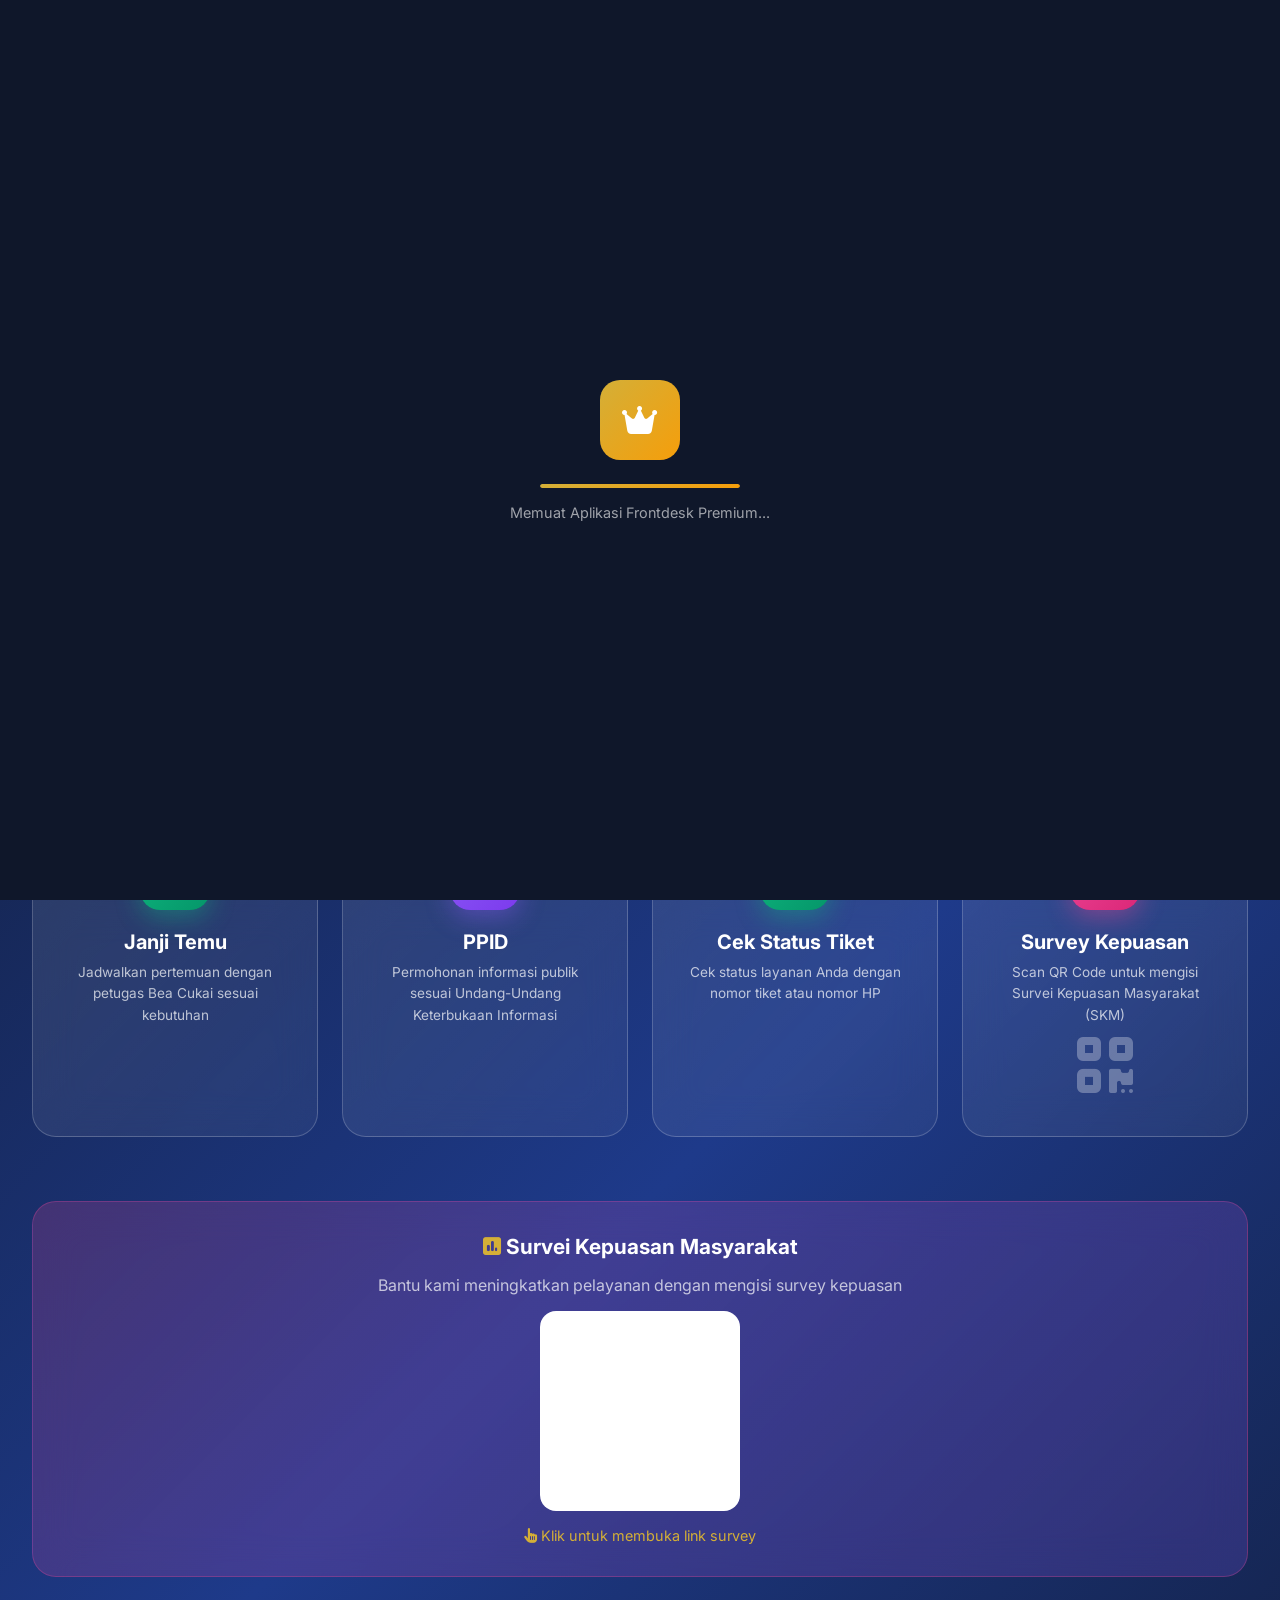
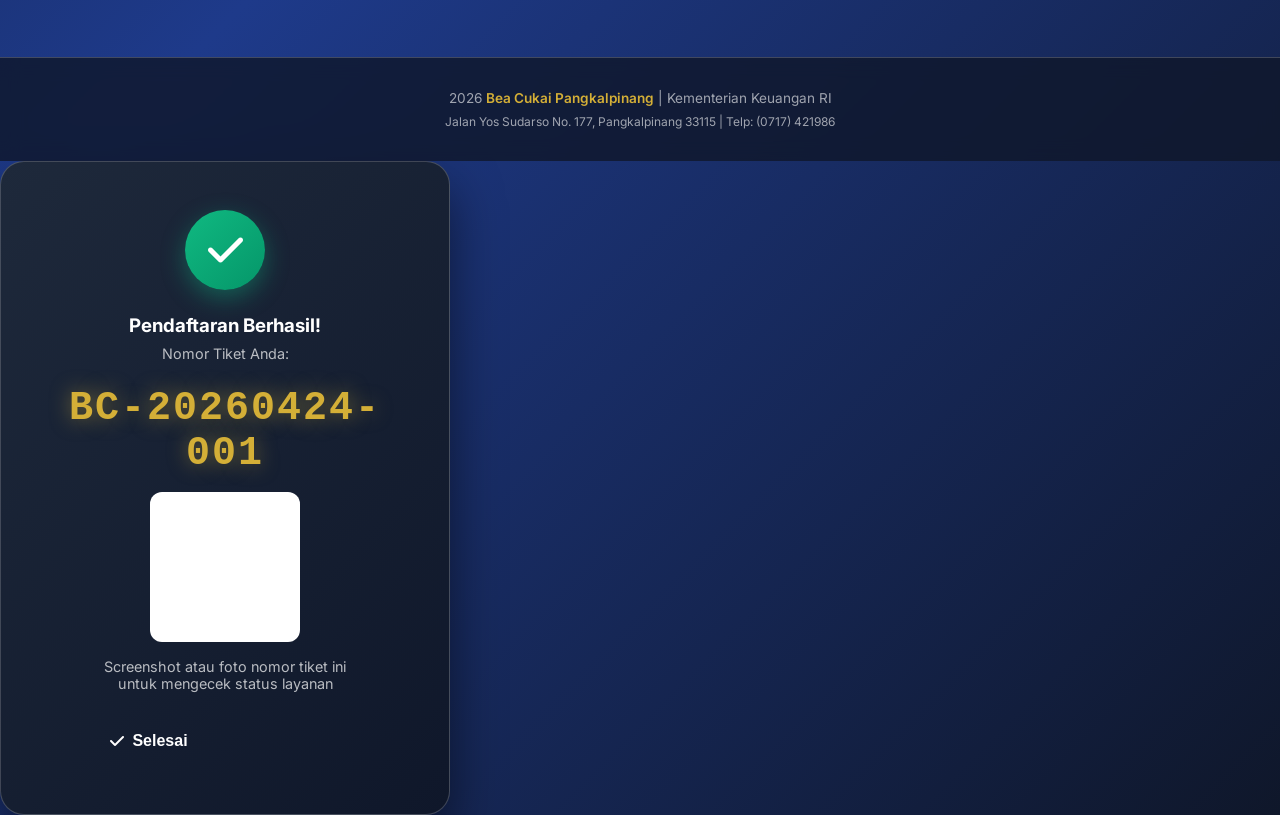
==== frontdesk_new.html @ 1078b0ed "Add files via upload" ====
<!DOCTYPE html>
<html lang="id">
<head>
    <meta charset="UTF-8">
    <meta name="viewport" content="width=device-width, initial-scale=1.0">
    <title>Frontdesk Premium - Bea Cukai Pangkalpinang</title>
    <link href="https://fonts.googleapis.com/css2?family=Inter:wght@300;400;500;600;700;800;900&family=Playfair+Display:wght@700&display=swap" rel="stylesheet">
    <link rel="stylesheet" href="https://cdnjs.cloudflare.com/ajax/libs/font-awesome/6.5.1/css/all.min.css">
    <script src="https://cdn.jsdelivr.net/npm/chart.js"></script>
    <script src="https://cdn.jsdelivr.net/npm/qr-code-styling@1.6.0-rc.1/lib/qr-code-styling.js"></script>
    <style>
        :root {
            --primary: #1e3a8a;
            --primary-light: #3b82f6;
            --primary-dark: #0f172a;
            --secondary: #f59e0b;
            --accent: #06b6d4;
            --success: #10b981;
            --warning: #f59e0b;
            --danger: #ef4444;
            --info: #8b5cf6;
            --gold: #d4af37;
            --light: #f8fafc;
            --dark: #0f172a;
            --gray: #64748b;
            --white: #ffffff;
            --glass: rgba(255, 255, 255, 0.1);
            --glass-border: rgba(255, 255, 255, 0.2);
        }
        * { margin: 0; padding: 0; box-sizing: border-box; }
        body {
            font-family: 'Inter', sans-serif;
            background: linear-gradient(135deg, #0f172a 0%, #1e3a8a 50%, #0f172a 100%);
            min-height: 100vh;
            color: var(--white);
            overflow-x: hidden;
        }
        .bg-animation {
            position: fixed;
            top: 0; left: 0; width: 100%; height: 100%;
            z-index: -1;
            overflow: hidden;
        }
        .bg-animation::before {
            content: '';
            position: absolute;
            width: 150%;
            height: 150%;
            top: -25%; left: -25%;
            background: 
                radial-gradient(circle at 20% 50%, rgba(59, 130, 246, 0.15) 0%, transparent 50%),
                radial-gradient(circle at 80% 80%, rgba(245, 158, 11, 0.1) 0%, transparent 50%),
                radial-gradient(circle at 40% 20%, rgba(6, 182, 212, 0.1) 0%, transparent 50%);
            animation: bgMove 20s ease-in-out infinite;
        }
        @keyframes bgMove {
            0%, 100% { transform: translate(0, 0) rotate(0deg); }
            33% { transform: translate(30px, -30px) rotate(1deg); }
            66% { transform: translate(-20px, 20px) rotate(-1deg); }
        }
        .particles {
            position: fixed;
            top: 0; left: 0; width: 100%; height: 100%;
            z-index: -1;
            pointer-events: none;
        }
        .particle {
            position: absolute;
            width: 4px; height: 4px;
            background: rgba(255, 255, 255, 0.3);
            border-radius: 50%;
            animation: float 15s infinite;
        }
        @keyframes float {
            0%, 100% { transform: translateY(0) translateX(0); opacity: 0; }
            10% { opacity: 1; }
            90% { opacity: 1; }
            100% { transform: translateY(-100vh) translateX(50px); opacity: 0; }
        }
        .header {
            background: linear-gradient(135deg, rgba(15, 23, 42, 0.95) 0%, rgba(30, 58, 138, 0.95) 100%);
            backdrop-filter: blur(20px);
            border-bottom: 1px solid var(--glass-border);
            padding: 1rem 2rem;
            position: fixed;
            width: 100%; top: 0; z-index: 1000;
            display: flex; justify-content: space-between; align-items: center;
        }
        .logo-section {
            display: flex; align-items: center; gap: 1.2rem;
        }
        .logo {
            width: 55px; height: 55px;
            background: linear-gradient(135deg, var(--gold) 0%, #f59e0b 100%);
            border-radius: 12px;
            display: flex; align-items: center; justify-content: center;
            box-shadow: 0 4px 15px rgba(212, 175, 55, 0.4);
            overflow: hidden;
        }
        .logo img {
            width: 45px; height: 45px;
            object-fit: contain;
        }
        .brand-text h1 {
            font-family: 'Playfair Display', serif;
            font-size: 1.4rem;
            background: linear-gradient(135deg, var(--white) 0%, var(--gold) 100%);
            -webkit-background-clip: text;
            -webkit-text-fill-color: transparent;
            font-weight: 700;
        }
        .brand-text p {
            font-size: 0.8rem;
            color: rgba(255, 255, 255, 0.7);
            letter-spacing: 2px;
            text-transform: uppercase;
        }
        .header-actions {
            display: flex; gap: 0.75rem;
        }
        .btn-header {
            padding: 0.6rem 1.2rem;
            border: none;
            border-radius: 10px;
            cursor: pointer;
            font-weight: 600;
            font-size: 0.85rem;
            transition: all 0.3s;
            display: flex; align-items: center; gap: 0.5rem;
            backdrop-filter: blur(10px);
        }
        .btn-dashboard {
            background: linear-gradient(135deg, var(--primary-light) 0%, var(--primary) 100%);
            color: white;
            border: 1px solid rgba(59, 130, 246, 0.3);
        }
        .btn-dashboard:hover {
            transform: translateY(-2px);
            box-shadow: 0 8px 25px rgba(59, 130, 246, 0.4);
        }
        .btn-admin {
            background: linear-gradient(135deg, var(--secondary) 0%, #d97706 100%);
            color: white;
            border: 1px solid rgba(245, 158, 11, 0.3);
        }
        .btn-admin:hover {
            transform: translateY(-2px);
            box-shadow: 0 8px 25px rgba(245, 158, 11, 0.4);
        }
        .btn-cek-tiket {
            background: linear-gradient(135deg, var(--success) 0%, #059669 100%);
            color: white;
            border: 1px solid rgba(16, 185, 129, 0.3);
        }
        .btn-cek-tiket:hover {
            transform: translateY(-2px);
            box-shadow: 0 8px 25px rgba(16, 185, 129, 0.4);
        }
        .main-container {
            padding-top: 90px;
            min-height: 100vh;
        }
        .hero {
            text-align: center;
            padding: 3rem 2rem 2rem;
            position: relative;
        }
        .hero h2 {
            font-family: 'Playfair Display', serif;
            font-size: 2.5rem;
            font-weight: 700;
            margin-bottom: 0.5rem;
            background: linear-gradient(135deg, var(--white) 0%, var(--gold) 50%, var(--white) 100%);
            -webkit-background-clip: text;
            -webkit-text-fill-color: transparent;
        }
        .hero p {
            font-size: 1.1rem;
            color: rgba(255, 255, 255, 0.7);
            max-width: 600px;
            margin: 0 auto;
        }
        .hero-stats {
            display: flex;
            justify-content: center;
            gap: 2rem;
            margin-top: 2rem;
            flex-wrap: wrap;
        }
        .hero-stat {
            background: var(--glass);
            backdrop-filter: blur(10px);
            border: 1px solid var(--glass-border);
            border-radius: 16px;
            padding: 1rem 1.5rem;
            text-align: center;
            min-width: 140px;
        }
        .hero-stat .number {
            font-size: 1.8rem;
            font-weight: 800;
            color: var(--gold);
        }
        .hero-stat .label {
            font-size: 0.75rem;
            color: rgba(255, 255, 255, 0.7);
            text-transform: uppercase;
            letter-spacing: 1px;
        }
        .services-section {
            padding: 2rem;
            max-width: 1400px;
            margin: 0 auto;
        }
        .section-title {
            text-align: center;
            margin-bottom: 2rem;
        }
        .section-title h3 {
            font-size: 1.5rem;
            font-weight: 700;
            color: var(--white);
            margin-bottom: 0.5rem;
        }
        .section-title p {
            color: rgba(255, 255, 255, 0.6);
            font-size: 0.9rem;
        }
        .services-grid {
            display: grid;
            grid-template-columns: repeat(auto-fit, minmax(280px, 1fr));
            gap: 1.5rem;
        }
        .service-card {
            background: linear-gradient(135deg, rgba(255, 255, 255, 0.1) 0%, rgba(255, 255, 255, 0.05) 100%);
            backdrop-filter: blur(20px);
            border: 1px solid var(--glass-border);
            border-radius: 24px;
            padding: 2rem;
            text-align: center;
            cursor: pointer;
            transition: all 0.4s cubic-bezier(0.4, 0, 0.2, 1);
            position: relative;
            overflow: hidden;
        }
        .service-card::before {
            content: '';
            position: absolute;
            top: 0; left: 0; right: 0; bottom: 0;
            background: linear-gradient(135deg, var(--service-color) 0%, transparent 60%);
            opacity: 0;
            transition: opacity 0.4s;
            border-radius: 24px;
        }
        .service-card:hover {
            transform: translateY(-8px) scale(1.02);
            border-color: var(--service-color);
            box-shadow: 0 20px 40px rgba(0, 0, 0, 0.3), 0 0 40px var(--service-glow);
        }
        .service-card:hover::before {
            opacity: 0.15;
        }
        .service-icon {
            width: 70px; height: 70px;
            border-radius: 20px;
            display: flex; align-items: center; justify-content: center;
            margin: 0 auto 1.2rem;
            font-size: 1.8rem;
            color: white;
            background: linear-gradient(135deg, var(--service-color) 0%, var(--service-color-dark) 100%);
            box-shadow: 0 8px 25px var(--service-glow);
            position: relative;
            z-index: 1;
            transition: transform 0.4s;
        }
        .service-card:hover .service-icon {
            transform: scale(1.1) rotate(5deg);
        }
        .service-card h3 {
            font-size: 1.25rem;
            color: var(--white);
            margin-bottom: 0.5rem;
            font-weight: 700;
            position: relative;
            z-index: 1;
        }
        .service-card p {
            color: rgba(255, 255, 255, 0.7);
            font-size: 0.85rem;
            line-height: 1.6;
            position: relative;
            z-index: 1;
        }
        .service-badge {
            position: absolute;
            top: 1rem; right: 1rem;
            background: linear-gradient(135deg, var(--service-color) 0%, var(--service-color-dark) 100%);
            color: white;
            padding: 0.3rem 0.8rem;
            border-radius: 20px;
            font-size: 0.7rem;
            font-weight: 700;
            text-transform: uppercase;
            letter-spacing: 1px;
            z-index: 2;
            box-shadow: 0 4px 15px var(--service-glow);
        }
        .service-buku { --service-color: #06b6d4; --service-color-dark: #0891b2; --service-glow: rgba(6, 182, 212, 0.4); }
        .service-informasi { --service-color: #3b82f6; --service-color-dark: #1d4ed8; --service-glow: rgba(59, 130, 246, 0.4); }
        .service-pengaduan { --service-color: #ef4444; --service-color-dark: #dc2626; --service-glow: rgba(239, 68, 68, 0.4); }
        .service-klinik { --service-color: #f59e0b; --service-color-dark: #d97706; --service-glow: rgba(245, 158, 11, 0.4); }
        .service-janji { --service-color: #10b981; --service-color-dark: #059669; --service-glow: rgba(16, 185, 129, 0.4); }
        .service-ppid { --service-color: #8b5cf6; --service-color-dark: #7c3aed; --service-glow: rgba(139, 92, 246, 0.4); }
        .service-skm { --service-color: #ec4899; --service-color-dark: #db2777; --service-glow: rgba(236, 72, 153, 0.4); }
        .service-cek { --service-color: #10b981; --service-color-dark: #059669; --service-glow: rgba(16, 185, 129, 0.4); }
        .skm-section {
            padding: 2rem;
            max-width: 1400px;
            margin: 0 auto;
        }
        .skm-card {
            background: linear-gradient(135deg, rgba(236, 72, 153, 0.2) 0%, rgba(139, 92, 246, 0.2) 100%);
            backdrop-filter: blur(20px);
            border: 1px solid rgba(236, 72, 153, 0.3);
            border-radius: 24px;
            padding: 2rem;
            text-align: center;
            cursor: pointer;
            transition: all 0.4s;
            position: relative;
            overflow: hidden;
        }
        .skm-card:hover {
            transform: translateY(-5px);
            box-shadow: 0 20px 40px rgba(236, 72, 153, 0.3);
        }
        .skm-card h3 {
            font-size: 1.3rem;
            margin-bottom: 1rem;
            color: var(--white);
        }
        .qr-display {
            width: 180px; height: 180px;
            margin: 1rem auto;
            background: white;
            border-radius: 16px;
            padding: 10px;
            display: none;
        }
        .qr-display.active {
            display: block;
            animation: qrPop 0.5s ease;
        }
        @keyframes qrPop {
            0% { transform: scale(0); opacity: 0; }
            50% { transform: scale(1.1); }
            100% { transform: scale(1); opacity: 1; }
        }
        .skm-preview {
            font-size: 4rem;
            color: rgba(255, 255, 255, 0.3);
        }
        .modal-overlay {
            display: none;
            position: fixed;
            top: 0; left: 0;
            width: 100%; height: 100%;
            background: rgba(0, 0, 0, 0.8);
            backdrop-filter: blur(10px);
            z-index: 2000;
            justify-content: center;
            align-items: center;
            padding: 1rem;
            overflow-y: auto;
        }
        .modal-overlay.active {
            display: flex;
            animation: fadeIn 0.3s ease;
        }
        @keyframes fadeIn {
            from { opacity: 0; }
            to { opacity: 1; }
        }
        .modal {
            background: linear-gradient(135deg, #1e293b 0%, #0f172a 100%);
            border-radius: 24px;
            width: 100%;
            max-width: 700px;
            max-height: 90vh;
            overflow-y: auto;
            position: relative;
            border: 1px solid var(--glass-border);
            box-shadow: 0 25px 50px -12px rgba(0, 0, 0, 0.5);
            animation: modalSlide 0.4s cubic-bezier(0.4, 0, 0.2, 1);
        }
        @keyframes modalSlide {
            from { opacity: 0; transform: translateY(30px) scale(0.95); }
            to { opacity: 1; transform: translateY(0) scale(1); }
        }
        .modal-header {
            padding: 1.5rem 2rem;
            border-bottom: 1px solid var(--glass-border);
            display: flex;
            justify-content: space-between;
            align-items: center;
            background: linear-gradient(135deg, var(--modal-color) 0%, var(--modal-color-dark) 100%);
            border-radius: 24px 24px 0 0;
            position: relative;
            overflow: hidden;
        }
        .modal-header::before {
            content: '';
            position: absolute;
            top: -50%; right: -20%;
            width: 200px; height: 200px;
            background: rgba(255, 255, 255, 0.1);
            border-radius: 50%;
        }
        .modal-title {
            display: flex; align-items: center; gap: 1rem;
            position: relative;
            z-index: 1;
        }
        .modal-title i {
            font-size: 1.8rem;
            color: white;
        }
        .modal-title h2 {
            font-size: 1.3rem;
            margin: 0;
            color: white;
            font-weight: 700;
        }
        .modal-title small {
            opacity: 0.9;
            color: rgba(255, 255, 255, 0.9);
            font-size: 0.8rem;
        }
        .modal-close {
            background: rgba(255, 255, 255, 0.2);
            border: none;
            width: 40px; height: 40px;
            border-radius: 50%;
            color: white;
            cursor: pointer;
            font-size: 1.2rem;
            transition: all 0.3s;
            position: relative;
            z-index: 1;
        }
        .modal-close:hover {
            background: rgba(255, 255, 255, 0.3);
            transform: rotate(90deg);
        }
        .modal-body {
            padding: 2rem;
        }
        .form-group {
            margin-bottom: 1.25rem;
        }
        .form-row {
            display: grid;
            grid-template-columns: 1fr 1fr;
            gap: 1rem;
        }
        .form-label {
            display: block;
            margin-bottom: 0.4rem;
            font-weight: 600;
            color: rgba(255, 255, 255, 0.9);
            font-size: 0.85rem;
        }
        .form-label .required {
            color: var(--danger);
        }
        .form-input, .form-select, .form-textarea {
            width: 100%;
            padding: 0.875rem 1rem;
            border: 2px solid rgba(255, 255, 255, 0.1);
            border-radius: 12px;
            font-family: 'Inter', sans-serif;
            font-size: 0.95rem;
            transition: all 0.3s;
            background: rgba(255, 255, 255, 0.05);
            color: var(--white);
        }
        .form-input:focus, .form-select:focus, .form-textarea:focus {
            outline: none;
            border-color: var(--modal-color);
            box-shadow: 0 0 0 3px var(--modal-glow);
            background: rgba(255, 255, 255, 0.08);
        }
        .form-input::placeholder {
            color: rgba(255, 255, 255, 0.4);
        }
        .form-select option {
            background: #1e293b;
            color: white;
        }
        .form-textarea {
            resize: vertical;
            min-height: 100px;
        }
        .input-group {
            position: relative;
        }
        .input-icon {
            position: absolute;
            left: 1rem;
            top: 50%;
            transform: translateY(-50%);
            color: rgba(255, 255, 255, 0.5);
            font-size: 0.9rem;
        }
        .input-icon + .form-input {
            padding-left: 2.8rem;
        }
        .history-indicator {
            position: absolute;
            right: 1rem;
            top: 50%;
            transform: translateY(-50%);
            background: var(--success);
            color: white;
            padding: 0.2rem 0.5rem;
            border-radius: 6px;
            font-size: 0.7rem;
            display: none;
            font-weight: 600;
        }
        .history-indicator.active {
            display: block;
            animation: pulse 2s infinite;
        }
        @keyframes pulse {
            0%, 100% { opacity: 1; }
            50% { opacity: 0.7; }
        }
        .file-upload {
            border: 2px dashed rgba(255, 255, 255, 0.2);
            border-radius: 12px;
            padding: 1.5rem;
            text-align: center;
            cursor: pointer;
            transition: all 0.3s;
            background: rgba(255, 255, 255, 0.03);
        }
        .file-upload:hover {
            border-color: var(--modal-color);
            background: var(--modal-glow);
        }
        .file-upload i {
            font-size: 2rem;
            color: var(--modal-color);
            margin-bottom: 0.5rem;
        }
        .file-upload p {
            color: rgba(255, 255, 255, 0.7);
            margin: 0;
            font-size: 0.9rem;
        }
        .file-upload small {
            color: rgba(255, 255, 255, 0.5);
        }
        .btn-submit {
            width: 100%;
            padding: 1rem;
            background: linear-gradient(135deg, var(--modal-color) 0%, var(--modal-color-dark) 100%);
            color: white;
            border: none;
            border-radius: 12px;
            font-size: 1rem;
            font-weight: 700;
            cursor: pointer;
            transition: all 0.3s;
            display: flex;
            align-items: center;
            justify-content: center;
            gap: 0.5rem;
            box-shadow: 0 4px 15px var(--modal-glow);
        }
        .btn-submit:hover {
            transform: translateY(-2px);
            box-shadow: 0 8px 25px var(--modal-glow);
        }
        .btn-submit:disabled {
            opacity: 0.6;
            cursor: not-allowed;
            transform: none;
        }
        .spinner {
            width: 20px; height: 20px;
            border: 3px solid rgba(255, 255, 255, 0.3);
            border-radius: 50%;
            border-top-color: white;
            animation: spin 1s linear infinite;
        }
        @keyframes spin {
            to { transform: rotate(360deg); }
        }
        .dashboard-overlay {
            display: none;
            position: fixed;
            top: 0; left: 0;
            width: 100%; height: 100%;
            background: #0f172a;
            z-index: 3000;
            overflow-y: auto;
        }
        .dashboard-overlay.active {
            display: block;
            animation: fadeIn 0.5s ease;
        }
        .dashboard-header {
            background: linear-gradient(135deg, rgba(15, 23, 42, 0.98) 0%, rgba(30, 58, 138, 0.98) 100%);
            backdrop-filter: blur(20px);
            border-bottom: 1px solid var(--glass-border);
            padding: 1.5rem 2rem;
            position: sticky;
            top: 0;
            z-index: 100;
            display: flex;
            justify-content: space-between;
            align-items: center;
            flex-wrap: wrap;
            gap: 1rem;
        }
        .dashboard-header h2 {
            font-family: 'Playfair Display', serif;
            font-size: 1.5rem;
            background: linear-gradient(135deg, var(--white) 0%, var(--gold) 100%);
            -webkit-background-clip: text;
            -webkit-text-fill-color: transparent;
        }
        .dashboard-nav {
            display: flex;
            gap: 0.5rem;
            flex-wrap: wrap;
        }
        .nav-tab {
            padding: 0.5rem 1rem;
            border: 1px solid rgba(255, 255, 255, 0.1);
            background: rgba(255, 255, 255, 0.05);
            color: rgba(255, 255, 255, 0.7);
            border-radius: 8px;
            cursor: pointer;
            font-size: 0.85rem;
            font-weight: 500;
            transition: all 0.3s;
        }
        .nav-tab:hover, .nav-tab.active {
            background: var(--primary-light);
            color: white;
            border-color: var(--primary-light);
        }
        .dashboard-content {
            padding: 2rem;
            max-width: 1400px;
            margin: 0 auto;
        }
        .dashboard-grid {
            display: grid;
            grid-template-columns: repeat(auto-fit, minmax(350px, 1fr));
            gap: 1.5rem;
            margin-bottom: 2rem;
        }
        .dashboard-card {
            background: linear-gradient(135deg, rgba(255, 255, 255, 0.1) 0%, rgba(255, 255, 255, 0.05) 100%);
            backdrop-filter: blur(20px);
            border: 1px solid var(--glass-border);
            border-radius: 20px;
            padding: 1.5rem;
            transition: all 0.3s;
        }
        .dashboard-card:hover {
            transform: translateY(-3px);
            box-shadow: 0 10px 30px rgba(0, 0, 0, 0.3);
        }
        .dashboard-card h4 {
            font-size: 1rem;
            margin-bottom: 1rem;
            color: var(--white);
            display: flex;
            align-items: center;
            gap: 0.5rem;
        }
        .dashboard-card h4 i {
            color: var(--gold);
        }
        .chart-container {
            position: relative;
            height: 250px;
            margin-top: 1rem;
        }
        .stat-grid {
            display: grid;
            grid-template-columns: repeat(2, 1fr);
            gap: 1rem;
            margin-top: 1rem;
        }
        .stat-item {
            background: rgba(255, 255, 255, 0.05);
            border-radius: 12px;
            padding: 1rem;
            text-align: center;
            border: 1px solid rgba(255, 255, 255, 0.1);
        }
        .stat-item .value {
            font-size: 1.5rem;
            font-weight: 800;
            color: var(--gold);
        }
        .stat-item .label {
            font-size: 0.75rem;
            color: rgba(255, 255, 255, 0.6);
            margin-top: 0.25rem;
        }
        .tamu-list {
            max-height: 300px;
            overflow-y: auto;
            margin-top: 1rem;
        }
        .tamu-item {
            display: flex;
            align-items: center;
            gap: 1rem;
            padding: 0.75rem;
            background: rgba(255, 255, 255, 0.05);
            border-radius: 10px;
            margin-bottom: 0.5rem;
            border: 1px solid rgba(255, 255, 255, 0.1);
            transition: all 0.3s;
        }
        .tamu-item:hover {
            background: rgba(255, 255, 255, 0.08);
            border-color: var(--accent);
        }
        .tamu-avatar {
            width: 40px; height: 40px;
            border-radius: 50%;
            background: linear-gradient(135deg, var(--accent) 0%, var(--primary-light) 100%);
            display: flex; align-items: center; justify-content: center;
            font-weight: 700;
            font-size: 0.9rem;
            flex-shrink: 0;
        }
        .tamu-info {
            flex: 1;
        }
        .tamu-info .name {
            font-weight: 600;
            font-size: 0.9rem;
        }
        .tamu-info .detail {
            font-size: 0.75rem;
            color: rgba(255, 255, 255, 0.6);
        }
        .tamu-status {
            padding: 0.3rem 0.6rem;
            border-radius: 6px;
            font-size: 0.7rem;
            font-weight: 600;
            cursor: pointer;
            transition: all 0.3s;
            border: none;
        }
        .tamu-status.hadir {
            background: rgba(16, 185, 129, 0.2);
            color: var(--success);
            border: 1px solid rgba(16, 185, 129, 0.3);
        }
        .tamu-status.pulang {
            background: rgba(100, 116, 139, 0.2);
            color: var(--gray);
            border: 1px solid rgba(100, 116, 139, 0.3);
        }
        .tamu-status:hover {
            transform: scale(1.05);
        }
        .ticket-overlay {
            display: none;
            position: fixed;
            top: 0; left: 0;
            width: 100%; height: 100%;
            background: rgba(0, 0, 0, 0.9);
            backdrop-filter: blur(10px);
            z-index: 2500;
            justify-content: center;
            align-items: center;
        }
        .ticket-overlay.active {
            display: flex;
        }
        .ticket-display {
            background: linear-gradient(135deg, #1e293b 0%, #0f172a 100%);
            padding: 3rem;
            border-radius: 24px;
            text-align: center;
            max-width: 450px;
            width: 90%;
            border: 1px solid var(--glass-border);
            box-shadow: 0 25px 50px rgba(0, 0, 0, 0.5);
            animation: ticketPop 0.5s cubic-bezier(0.4, 0, 0.2, 1);
        }
        @keyframes ticketPop {
            0% { transform: scale(0.5); opacity: 0; }
            100% { transform: scale(1); opacity: 1; }
        }
        .ticket-icon {
            width: 80px; height: 80px;
            background: linear-gradient(135deg, var(--success) 0%, #059669 100%);
            border-radius: 50%;
            display: flex; align-items: center; justify-content: center;
            margin: 0 auto 1.5rem;
            font-size: 2.5rem;
            color: white;
            box-shadow: 0 8px 25px rgba(16, 185, 129, 0.4);
            animation: scaleIn 0.5s ease;
        }
        @keyframes scaleIn {
            0% { transform: scale(0); }
            50% { transform: scale(1.2); }
            100% { transform: scale(1); }
        }
        .ticket-number {
            font-size: 2.5rem;
            font-weight: 800;
            color: var(--gold);
            margin: 1rem 0;
            font-family: 'Courier New', monospace;
            letter-spacing: 2px;
            text-shadow: 0 0 20px rgba(212, 175, 55, 0.5);
        }
        .ticket-info {
            color: rgba(255, 255, 255, 0.7);
            font-size: 0.9rem;
            margin-bottom: 1.5rem;
        }
        .ticket-qr {
            width: 150px; height: 150px;
            background: white;
            margin: 1rem auto;
            border-radius: 12px;
            padding: 10px;
        }
        .toast {
            position: fixed;
            bottom: 2rem;
            right: 2rem;
            background: linear-gradient(135deg, #1e293b 0%, #0f172a 100%);
            color: white;
            padding: 1rem 1.5rem;
            border-radius: 12px;
            box-shadow: 0 10px 30px rgba(0, 0, 0, 0.3);
            display: none;
            align-items: center;
            gap: 0.75rem;
            z-index: 3000;
            border: 1px solid var(--glass-border);
            backdrop-filter: blur(10px);
            animation: slideIn 0.3s ease;
        }
        .toast.active {
            display: flex;
        }
        @keyframes slideIn {
            from { transform: translateX(100%); opacity: 0; }
            to { transform: translateX(0); opacity: 1; }
        }
        .toast.success { border-left: 4px solid var(--success); }
        .toast.error { border-left: 4px solid var(--danger); }
        .toast.warning { border-left: 4px solid var(--warning); }
        .footer {
            background: rgba(15, 23, 42, 0.8);
            border-top: 1px solid var(--glass-border);
            padding: 2rem;
            text-align: center;
            margin-top: 3rem;
            backdrop-filter: blur(10px);
        }
        .footer p {
            color: rgba(255, 255, 255, 0.6);
            font-size: 0.85rem;
        }
        .footer .gold {
            color: var(--gold);
            font-weight: 600;
        }
        @media (max-width: 768px) {
            .hero h2 { font-size: 1.75rem; }
            .services-grid { grid-template-columns: 1fr; }
            .form-row { grid-template-columns: 1fr; }
            .header { padding: 0.75rem 1rem; }
            .brand-text h1 { font-size: 1rem; }
            .dashboard-grid { grid-template-columns: 1fr; }
            .hero-stats { gap: 1rem; }
            .dashboard-nav { justify-content: center; }
            .dashboard-header { flex-direction: column; align-items: stretch; }
        }
        ::-webkit-scrollbar {
            width: 8px;
        }
        ::-webkit-scrollbar-track {
            background: rgba(255, 255, 255, 0.05);
        }
        ::-webkit-scrollbar-thumb {
            background: rgba(255, 255, 255, 0.2);
            border-radius: 4px;
        }
        ::-webkit-scrollbar-thumb:hover {
            background: rgba(255, 255, 255, 0.3);
        }
        .loading-screen {
            position: fixed;
            top: 0; left: 0;
            width: 100%; height: 100%;
            background: #0f172a;
            z-index: 9999;
            display: flex;
            flex-direction: column;
            justify-content: center;
            align-items: center;
            transition: opacity 0.5s;
        }
        .loading-screen.hidden {
            opacity: 0;
            pointer-events: none;
        }
        .loading-logo {
            width: 80px; height: 80px;
            background: linear-gradient(135deg, var(--gold) 0%, var(--secondary) 100%);
            border-radius: 20px;
            display: flex; align-items: center; justify-content: center;
            margin-bottom: 1.5rem;
            animation: logoPulse 2s infinite;
        }
        @keyframes logoPulse {
            0%, 100% { transform: scale(1); box-shadow: 0 0 20px rgba(212, 175, 55, 0.4); }
            50% { transform: scale(1.05); box-shadow: 0 0 40px rgba(212, 175, 55, 0.6); }
        }
        .loading-bar {
            width: 200px;
            height: 4px;
            background: rgba(255, 255, 255, 0.1);
            border-radius: 2px;
            overflow: hidden;
        }
        .loading-bar-inner {
            width: 0%;
            height: 100%;
            background: linear-gradient(90deg, var(--gold), var(--secondary));
            border-radius: 2px;
            animation: loadingProgress 2s ease-in-out forwards;
        }
        @keyframes loadingProgress {
            0% { width: 0%; }
            100% { width: 100%; }
        }
        .loading-text {
            margin-top: 1rem;
            color: rgba(255, 255, 255, 0.6);
            font-size: 0.9rem;
        }
        /* ADMIN LOGIN MODAL */
        .admin-login-overlay {
            display: none;
            position: fixed;
            top: 0; left: 0;
            width: 100%; height: 100%;
            background: rgba(0, 0, 0, 0.9);
            backdrop-filter: blur(10px);
            z-index: 4000;
            justify-content: center;
            align-items: center;
        }
        .admin-login-overlay.active {
            display: flex;
        }
        .admin-login-box {
            background: linear-gradient(135deg, #1e293b 0%, #0f172a 100%);
            padding: 2.5rem;
            border-radius: 24px;
            width: 90%;
            max-width: 400px;
            border: 1px solid var(--glass-border);
            text-align: center;
        }
        .admin-login-box h3 {
            font-size: 1.5rem;
            margin-bottom: 0.5rem;
            color: var(--gold);
        }
        .admin-login-box p {
            color: rgba(255, 255, 255, 0.6);
            margin-bottom: 1.5rem;
            font-size: 0.9rem;
        }
        .admin-input {
            width: 100%;
            padding: 1rem;
            border: 2px solid rgba(255, 255, 255, 0.1);
            border-radius: 12px;
            background: rgba(255, 255, 255, 0.05);
            color: white;
            font-size: 1rem;
            margin-bottom: 1rem;
            text-align: center;
            letter-spacing: 3px;
        }
        .admin-input:focus {
            outline: none;
            border-color: var(--gold);
        }
        .admin-input::placeholder {
            color: rgba(255, 255, 255, 0.3);
            letter-spacing: normal;
        }
        .btn-admin-login {
            width: 100%;
            padding: 1rem;
            background: linear-gradient(135deg, var(--gold) 0%, var(--secondary) 100%);
            color: white;
            border: none;
            border-radius: 12px;
            font-size: 1rem;
            font-weight: 700;
            cursor: pointer;
            transition: all 0.3s;
        }
        .btn-admin-login:hover {
            transform: translateY(-2px);
            box-shadow: 0 8px 25px rgba(212, 175, 55, 0.4);
        }
        /* CEK TIKET MODAL */
        .cek-tiket-result {
            background: rgba(255, 255, 255, 0.05);
            border-radius: 12px;
            padding: 1.5rem;
            margin-top: 1rem;
            border: 1px solid rgba(255, 255, 255, 0.1);
        }
        .cek-tiket-result.found {
            border-color: var(--success);
            background: rgba(16, 185, 129, 0.1);
        }
        .cek-tiket-result.not-found {
            border-color: var(--danger);
            background: rgba(239, 68, 68, 0.1);
        }
        .status-badge {
            display: inline-block;
            padding: 0.3rem 0.8rem;
            border-radius: 20px;
            font-size: 0.8rem;
            font-weight: 600;
            margin-top: 0.5rem;
        }
        .status-diterima { background: rgba(59, 130, 246, 0.2); color: #3b82f6; }
        .status-diproses { background: rgba(245, 158, 11, 0.2); color: #f59e0b; }
        .status-selesai { background: rgba(16, 185, 129, 0.2); color: #10b981; }
        .status-hadir { background: rgba(16, 185, 129, 0.2); color: #10b981; }
        .status-dijadwalkan { background: rgba(139, 92, 246, 0.2); color: #8b5cf6; }
    </style>
<base target="_blank">
</head>
<body>
    <div class="loading-screen" id="loadingScreen">
        <div class="loading-logo">
            <i class="fas fa-crown" style="font-size: 2rem; color: white;"></i>
        </div>
        <div class="loading-bar">
            <div class="loading-bar-inner"></div>
        </div>
        <div class="loading-text">Memuat Aplikasi Frontdesk Premium...</div>
    </div>
    <div class="bg-animation"></div>
    <div class="particles" id="particles"></div>
    <header class="header">
        <div class="logo-section">
            <div class="logo">
                <img src="https://upload.wikimedia.org/wikipedia/commons/c/ca/LOGO-BEA-CUKAI-300x263.jpg" alt="Logo Bea Cukai">
            </div>
            <div class="brand-text">
                <h1>BEA CUKAI PANGKALPINANG</h1>
                <p>Sistem Layanan Frontdesk Terintegrasi</p>
            </div>
        </div>
        <div class="header-actions">
            <button class="btn-header btn-cek-tiket" onclick="openCekTiket()">
                <i class="fas fa-ticket-alt"></i> Cek Tiket
            </button>
            <button class="btn-header btn-dashboard" onclick="openDashboard()">
                <i class="fas fa-chart-line"></i> Dashboard
            </button>
            <button class="btn-header btn-admin" onclick="openAdminLogin()">
                <i class="fas fa-user-shield"></i> Admin
            </button>
        </div>
    </header>
    <div class="main-container">
        <section class="hero">
            <h2>Selamat Datang di Layanan Bea Cukai</h2>
            <p>Silakan pilih layanan yang Anda butuhkan. Layanan kami gratis, tanpa dipungut biaya.</p>
            <div class="hero-stats">
                <div class="hero-stat">
                    <div class="number" id="statTotalLayanan">0</div>
                    <div class="label">Total Layanan</div>
                </div>
                <div class="hero-stat">
                    <div class="number" id="statSKM">90.5</div>
                    <div class="label">IKM SKM T1 2026</div>
                </div>
                <div class="hero-stat">
                    <div class="number" id="statMedia">77</div>
                    <div class="label">Konten Media Sosial</div>
                </div>
                <div class="hero-stat">
                    <div class="number" id="statTamu">0</div>
                    <div class="label">Tamu Hari Ini</div>
                </div>
            </div>
        </section>
        <section class="services-section">
            <div class="section-title">
                <h3><i class="fas fa-concierge-bell" style="color: var(--gold);"></i> Layanan Frontdesk</h3>
                <p>Pilih layanan sesuai kebutuhan Anda</p>
            </div>
            <div class="services-grid">
                <div class="service-card service-buku" onclick="openModal('buku')">
                    <span class="service-badge">Registrasi</span>
                    <div class="service-icon"><i class="fas fa-book"></i></div>
                    <h3>Buku Tamu</h3>
                    <p>Registrasi kunjungan dan pertemuan umum di Kantor Bea Cukai Pangkalpinang</p>
                </div>
                <div class="service-card service-informasi" onclick="openModal('informasi')">
                    <span class="service-badge">Populer</span>
                    <div class="service-icon"><i class="fas fa-info-circle"></i></div>
                    <h3>Layanan Informasi</h3>
                    <p>Konsultasi umum Bea Cukai, tanya jawab proses kepabeanan, dan informasi tarif</p>
                </div>
                <div class="service-card service-pengaduan" onclick="openModal('pengaduan')">
                    <span class="service-badge">Prioritas</span>
                    <div class="service-icon"><i class="fas fa-exclamation-triangle"></i></div>
                    <h3>Pengaduan Masyarakat</h3>
                    <p>Sampaikan keluhan, aspirasi, atau laporan penyimpangan (Bersifat Rahasia)</p>
                </div>
                <div class="service-card service-klinik" onclick="openModal('klinik')">
                    <span class="service-badge">UMKM</span>
                    <div class="service-icon"><i class="fas fa-hand-holding-usd"></i></div>
                    <h3>Klinik Ekspor</h3>
                    <p>Bimbingan ekspor untuk UMKM dan pemula yang ingin mengekspor</p>
                </div>
                <div class="service-card service-janji" onclick="openModal('janji')">
                    <div class="service-icon"><i class="fas fa-calendar-check"></i></div>
                    <h3>Janji Temu</h3>
                    <p>Jadwalkan pertemuan dengan petugas Bea Cukai sesuai kebutuhan</p>
                </div>
                <div class="service-card service-ppid" onclick="openModal('ppid')">
                    <div class="service-icon"><i class="fas fa-folder-open"></i></div>
                    <h3>PPID</h3>
                    <p>Permohonan informasi publik sesuai Undang-Undang Keterbukaan Informasi</p>
                </div>
                <div class="service-card service-cek" onclick="openCekTiket()">
                    <span class="service-badge">Tracking</span>
                    <div class="service-icon"><i class="fas fa-search"></i></div>
                    <h3>Cek Status Tiket</h3>
                    <p>Cek status layanan Anda dengan nomor tiket atau nomor HP</p>
                </div>
                <div class="service-card service-skm" onclick="toggleSKM()">
                    <span class="service-badge">Survey</span>
                    <div class="service-icon"><i class="fas fa-star"></i></div>
                    <h3>Survey Kepuasan</h3>
                    <p>Scan QR Code untuk mengisi Survei Kepuasan Masyarakat (SKM)</p>
                    <div class="qr-display" id="qrDisplay">
                        <div id="qrCodeContainer"></div>
                    </div>
                    <div class="skm-preview" id="skmPreview">
                        <i class="fas fa-qrcode"></i>
                    </div>
                </div>
            </div>
        </section>
        <section class="skm-section">
            <div class="skm-card" onclick="openSKMLink()">
                <h3><i class="fas fa-poll" style="color: var(--gold);"></i> Survei Kepuasan Masyarakat</h3>
                <p style="color: rgba(255,255,255,0.7); margin-bottom: 1rem;">Bantu kami meningkatkan pelayanan dengan mengisi survey kepuasan</p>
                <div id="mainQRCode" style="width: 200px; height: 200px; margin: 0 auto; background: white; border-radius: 16px; padding: 10px;">
                    <div id="mainQRContainer"></div>
                </div>
                <p style="color: var(--gold); margin-top: 1rem; font-size: 0.9rem;">
                    <i class="fas fa-hand-pointer"></i> Klik untuk membuka link survey
                </p>
            </div>
        </section>
        <footer class="footer">
            <p> 2026 <span class="gold">Bea Cukai Pangkalpinang</span> | Kementerian Keuangan RI</p>
            <p style="margin-top: 0.5rem; font-size: 0.75rem;">Jalan Yos Sudarso No. 177, Pangkalpinang 33115 | Telp: (0717) 421986</p>
        </footer>
    </div>

    <!-- CEK TIKET MODAL -->
    <div class="modal-overlay" id="modal-cek-tiket">
        <div class="modal">
            <div class="modal-header" style="--modal-color: #10b981; --modal-color-dark: #059669; --modal-glow: rgba(16, 185, 129, 0.2);">
                <div class="modal-title">
                    <i class="fas fa-ticket-alt"></i>
                    <div>
                        <h2>Cek Status Tiket</h2>
                        <small>Masukkan nomor tiket atau nomor HP</small>
                    </div>
                </div>
                <button class="modal-close" onclick="closeModal('cek-tiket')"><i class="fas fa-times"></i></button>
            </div>
            <div class="modal-body">
                <div class="form-group">
                    <label class="form-label">Nomor Tiket atau Nomor HP</label>
                    <div class="input-group">
                        <i class="fas fa-search input-icon"></i>
                        <input type="text" class="form-input" id="cekTiketInput" placeholder="Contoh: BC-20260424-001 atau 08xxxxxxxxxx">
                    </div>
                </div>
                <button class="btn-submit" onclick="cekStatusTiket()" id="btn-cek-tiket">
                    <i class="fas fa-search"></i> Cek Status
                </button>
                <div id="cekTiketResult" style="margin-top: 1rem;"></div>
            </div>
        </div>
    </div>

    <!-- ADMIN LOGIN MODAL -->
    <div class="admin-login-overlay" id="adminLoginOverlay" onclick="if(event.target===this)closeAdminLogin()">
        <div class="admin-login-box">
            <i class="fas fa-user-shield" style="font-size: 3rem; color: var(--gold); margin-bottom: 1rem;"></i>
            <h3>Login Admin</h3>
            <p>Masukkan PIN Admin untuk mengakses panel admin</p>
            <input type="password" class="admin-input" id="adminPIN" placeholder="Masukkan PIN" maxlength="10">
            <button class="btn-admin-login" onclick="doAdminLogin()">
                <i class="fas fa-sign-in-alt"></i> Masuk
            </button>
            <button class="modal-close" style="margin-top: 1rem; background: transparent; color: rgba(255,255,255,0.5);" onclick="closeAdminLogin()">
                <i class="fas fa-times"></i> Batal
            </button>
        </div>
    </div>

    <!-- MODALS -->
    <div class="modal-overlay" id="modal-buku">
        <div class="modal">
            <div class="modal-header" style="--modal-color: #06b6d4; --modal-color-dark: #0891b2; --modal-glow: rgba(6, 182, 212, 0.2);">
                <div class="modal-title">
                    <i class="fas fa-book"></i>
                    <div>
                        <h2>Buku Tamu</h2>
                        <small>Registrasi Kunjungan</small>
                    </div>
                </div>
                <button class="modal-close" onclick="closeModal('buku')"><i class="fas fa-times"></i></button>
            </div>
            <div class="modal-body">
                <form id="form-buku" onsubmit="submitForm(event, 'buku')">
                    <div class="form-row">
                        <div class="form-group">
                            <label class="form-label">Nomor HP <span class="required">*</span></label>
                            <div class="input-group">
                                <i class="fas fa-phone input-icon"></i>
                                <input type="tel" class="form-input" name="hp" id="hp-buku" required placeholder="08xxxxxxxxxx" onblur="checkHistory(this.value, 'buku')">
                                <span class="history-indicator" id="history-buku"><i class="fas fa-history"></i> Data ditemukan</span>
                            </div>
                        </div>
                        <div class="form-group">
                            <label class="form-label">Nama Lengkap <span class="required">*</span></label>
                            <div class="input-group">
                                <i class="fas fa-user input-icon"></i>
                                <input type="text" class="form-input" name="nama" id="nama-buku" required placeholder="Nama lengkap">
                            </div>
                        </div>
                    </div>
                    <div class="form-row">
                        <div class="form-group">
                            <label class="form-label">Instansi/Perusahaan</label>
                            <input type="text" class="form-input" name="instansi" id="instansi-buku" placeholder="Nama instansi (opsional)">
                        </div>
                        <div class="form-group">
                            <label class="form-label">Email</label>
                            <input type="email" class="form-input" name="email" id="email-buku" placeholder="email@domain.com">
                        </div>
                    </div>
                    <div class="form-group">
                        <label class="form-label">Alamat</label>
                        <textarea class="form-textarea" name="alamat" id="alamat-buku" placeholder="Alamat lengkap"></textarea>
                    </div>
                    <div class="form-group">
                        <label class="form-label">Bertemu Dengan <span class="required">*</span></label>
                        <input type="text" class="form-input" name="bertemu_dengan" required placeholder="Nama/jabatan yang dituju">
                    </div>
                    <div class="form-group">
                        <label class="form-label">Keperluan <span class="required">*</span></label>
                        <textarea class="form-textarea" name="keperluan" required placeholder="Tujuan kunjungan..."></textarea>
                    </div>
                    <div class="form-row">
                        <div class="form-group">
                            <label class="form-label">Jumlah Rombongan</label>
                            <input type="number" class="form-input" name="jumlah_rombongan" value="1" min="1">
                        </div>
                        <div class="form-group">
                            <label class="form-label">Tanggal Kunjungan <span class="required">*</span></label>
                            <input type="date" class="form-input" name="tanggal" required>
                        </div>
                    </div>
                    <button type="submit" class="btn-submit" id="btn-buku">
                        <i class="fas fa-book"></i> Catat Kunjungan
                    </button>
                </form>
            </div>
        </div>
    </div>
    <div class="modal-overlay" id="modal-informasi">
        <div class="modal">
            <div class="modal-header" style="--modal-color: #3b82f6; --modal-color-dark: #1d4ed8; --modal-glow: rgba(59, 130, 246, 0.2);">
                <div class="modal-title">
                    <i class="fas fa-info-circle"></i>
                    <div>
                        <h2>Layanan Informasi</h2>
                        <small>Konsultasi Umum Bea Cukai</small>
                    </div>
                </div>
                <button class="modal-close" onclick="closeModal('informasi')"><i class="fas fa-times"></i></button>
            </div>
            <div class="modal-body">
                <form id="form-informasi" onsubmit="submitForm(event, 'informasi')">
                    <div class="form-row">
                        <div class="form-group">
                            <label class="form-label">Nomor HP <span class="required">*</span></label>
                            <div class="input-group">
                                <i class="fas fa-phone input-icon"></i>
                                <input type="tel" class="form-input" name="hp" id="hp-informasi" required placeholder="08xxxxxxxxxx" onblur="checkHistory(this.value, 'informasi')">
                                <span class="history-indicator" id="history-informasi"><i class="fas fa-history"></i> Data ditemukan</span>
                            </div>
                        </div>
                        <div class="form-group">
                            <label class="form-label">Nama Lengkap <span class="required">*</span></label>
                            <div class="input-group">
                                <i class="fas fa-user input-icon"></i>
                                <input type="text" class="form-input" name="nama" id="nama-informasi" required placeholder="Nama lengkap Anda">
                            </div>
                        </div>
                    </div>
                    <div class="form-row">
                        <div class="form-group">
                            <label class="form-label">Email</label>
                            <input type="email" class="form-input" name="email" id="email-informasi" placeholder="email@domain.com">
                        </div>
                        <div class="form-group">
                            <label class="form-label">Instansi/Perusahaan</label>
                            <input type="text" class="form-input" name="instansi" id="instansi-informasi" placeholder="Nama instansi">
                        </div>
                    </div>
                    <div class="form-group">
                        <label class="form-label">Alamat</label>
                        <textarea class="form-textarea" name="alamat" id="alamat-informasi" placeholder="Alamat lengkap"></textarea>
                    </div>
                    <div class="form-group">
                        <label class="form-label">Kategori Informasi <span class="required">*</span></label>
                        <select class="form-select" name="kategori" required>
                            <option value="">Pilih Kategori</option>
                            <option value="Ekspor-Impor">Ekspor-Impor</option>
                            <option value="Cukai">Cukai</option>
                            <option value="IMEI">IMEI</option>
                            <option value="Kerjasama">Kerjasama</option>
                            <option value="Penipuan">Penipuan</option>
                            <option value="Rokok Ilegal">Rokok Ilegal</option>
                            <option value="Kebutuhan Lainnya">Kebutuhan Lainnya</option>
                        </select>
                    </div>
                    <div class="form-group">
                        <label class="form-label">Rincian Informasi yang Dibutuhkan <span class="required">*</span></label>
                        <textarea class="form-textarea" name="detail" required placeholder="Jelaskan detail informasi yang Anda butuhkan..."></textarea>
                    </div>
                    <div class="form-row">
                        <div class="form-group">
                            <label class="form-label">Cara Memperoleh Informasi</label>
                            <select class="form-select" name="cara_peroleh">
                                <option value="Langsung">Langsung di Kantor</option>
                                <option value="Email">Email</option>
                                <option value="Telepon">Telepon</option>
                                <option value="WhatsApp">WhatsApp</option>
                            </select>
                        </div>
                        <div class="form-group">
                            <label class="form-label">Cara Pengiriman</label>
                            <select class="form-select" name="cara_kirim">
                                <option value="Ambil Langsung">Ambil Langsung</option>
                                <option value="Email">Email</option>
                                <option value="Pos">Pos</option>
                                <option value="Faksimile">Faksimile</option>
                            </select>
                        </div>
                    </div>
                    <div class="form-group">
                        <label class="form-label">Upload Dokumen Pendukung (Opsional)</label>
                        <div class="file-upload" onclick="document.getElementById('file-informasi').click()">
                            <i class="fas fa-cloud-upload-alt"></i>
                            <p>Klik atau drag file ke sini</p>
                            <small>Maksimal 5MB (PDF, JPG, PNG)</small>
                            <input type="file" id="file-informasi" name="lampiran" style="display: none;" accept=".pdf,.jpg,.jpeg,.png">
                        </div>
                    </div>
                    <button type="submit" class="btn-submit" id="btn-informasi">
                        <i class="fas fa-paper-plane"></i> Kirim Permohonan
                    </button>
                </form>
            </div>
        </div>
    </div>
    <div class="modal-overlay" id="modal-pengaduan">
        <div class="modal">
            <div class="modal-header" style="--modal-color: #ef4444; --modal-color-dark: #dc2626; --modal-glow: rgba(239, 68, 68, 0.2);">
                <div class="modal-title">
                    <i class="fas fa-exclamation-triangle"></i>
                    <div>
                        <h2>Pengaduan Masyarakat</h2>
                        <small>Layanan Pengaduan - Bersifat Rahasia</small>
                    </div>
                </div>
                <button class="modal-close" onclick="closeModal('pengaduan')"><i class="fas fa-times"></i></button>
            </div>
            <div class="modal-body">
                <form id="form-pengaduan" onsubmit="submitForm(event, 'pengaduan')">
                    <div class="form-row">
                        <div class="form-group">
                            <label class="form-label">Nomor HP <span class="required">*</span></label>
                            <div class="input-group">
                                <i class="fas fa-phone input-icon"></i>
                                <input type="tel" class="form-input" name="hp" id="hp-pengaduan" required placeholder="08xxxxxxxxxx" onblur="checkHistory(this.value, 'pengaduan')">
                                <span class="history-indicator" id="history-pengaduan"><i class="fas fa-history"></i> Data ditemukan</span>
                            </div>
                        </div>
                        <div class="form-group">
                            <label class="form-label">Nama Lengkap <span class="required">*</span></label>
                            <div class="input-group">
                                <i class="fas fa-user input-icon"></i>
                                <input type="text" class="form-input" name="nama" id="nama-pengaduan" required placeholder="Nama lengkap">
                            </div>
                        </div>
                    </div>
                    <div class="form-row">
                        <div class="form-group">
                            <label class="form-label">Email</label>
                            <input type="email" class="form-input" name="email" id="email-pengaduan" placeholder="email@domain.com">
                        </div>
                        <div class="form-group">
                            <label class="form-label">Pekerjaan</label>
                            <input type="text" class="form-input" name="pekerjaan" id="pekerjaan-pengaduan" placeholder="Pekerjaan">
                        </div>
                    </div>
                    <div class="form-group">
                        <label class="form-label">Alamat Lengkap</label>
                        <textarea class="form-textarea" name="alamat" id="alamat-pengaduan" placeholder="Alamat lengkap"></textarea>
                    </div>
                    <div class="form-row">
                        <div class="form-group">
                            <label class="form-label">Kategori Pengaduan <span class="required">*</span></label>
                            <select class="form-select" name="kategori" required>
                                <option value="">Pilih Kategori</option>
                                <option value="Pelayanan">Pelayanan</option>
                                <option value="Kepabeanan">Kepabeanan</option>
                                <option value="Cukai">Cukai</option>
                                <option value="Penindakan">Penindakan</option>
                                <option value="Korupsi/Fraud">Korupsi/Fraud</option>
                                <option value="Gratifikasi">Gratifikasi</option>
                                <option value="Lainnya">Lainnya</option>
                            </select>
                        </div>
                        <div class="form-group">
                            <label class="form-label">Cara Penyampaian</label>
                            <select class="form-select" name="cara_penyampaian">
                                <option value="Langsung">Langsung</option>
                                <option value="Telepon">Telepon</option>
                                <option value="Email">Email</option>
                                <option value="WhatsApp">WhatsApp</option>
                            </select>
                        </div>
                    </div>
                    <div class="form-group">
                        <label class="form-label">Judul Pengaduan <span class="required">*</span></label>
                        <input type="text" class="form-input" name="judul" required placeholder="Judul singkat pengaduan">
                    </div>
                    <div class="form-group">
                        <label class="form-label">Lokasi Kejadian</label>
                        <input type="text" class="form-input" name="lokasi" placeholder="Tempat/lokasi kejadian (jika ada)">
                    </div>
                    <div class="form-group">
                        <label class="form-label">Tanggal Kejadian</label>
                        <input type="date" class="form-input" name="tanggal_kejadian">
                    </div>
                    <div class="form-group">
                        <label class="form-label">Uraian Lengkap (5W1H) <span class="required">*</span></label>
                        <textarea class="form-textarea" name="uraian" required placeholder="Jelaskan: What (Apa), Who (Siapa), When (Kapan), Where (Dimana), Why (Mengapa), How (Bagaimana)..."></textarea>
                    </div>
                    <div class="form-group">
                        <label class="form-label">Upload Bukti/Dokumen (Opsional)</label>
                        <div class="file-upload" onclick="document.getElementById('file-pengaduan').click()">
                            <i class="fas fa-cloud-upload-alt"></i>
                            <p>Upload bukti pendukung</p>
                            <small>Foto, dokumen, atau bukti lainnya</small>
                            <input type="file" id="file-pengaduan" name="lampiran" style="display: none;" accept=".pdf,.jpg,.jpeg,.png">
                        </div>
                    </div>
                    <button type="submit" class="btn-submit" id="btn-pengaduan">
                        <i class="fas fa-paper-plane"></i> Kirim Pengaduan
                    </button>
                </form>
            </div>
        </div>
    </div>
    <div class="modal-overlay" id="modal-klinik">
        <div class="modal">
            <div class="modal-header" style="--modal-color: #f59e0b; --modal-color-dark: #d97706; --modal-glow: rgba(245, 158, 11, 0.2);">
                <div class="modal-title">
                    <i class="fas fa-hand-holding-usd"></i>
                    <div>
                        <h2>Klinik Ekspor</h2>
                        <small>Bimbingan Ekspor UMKM</small>
                    </div>
                </div>
                <button class="modal-close" onclick="closeModal('klinik')"><i class="fas fa-times"></i></button>
            </div>
            <div class="modal-body">
                <form id="form-klinik" onsubmit="submitForm(event, 'klinik')">
                    <div class="form-row">
                        <div class="form-group">
                            <label class="form-label">Nomor HP <span class="required">*</span></label>
                            <div class="input-group">
                                <i class="fas fa-phone input-icon"></i>
                                <input type="tel" class="form-input" name="hp" id="hp-klinik" required placeholder="08xxxxxxxxxx" onblur="checkHistory(this.value, 'klinik')">
                                <span class="history-indicator" id="history-klinik"><i class="fas fa-history"></i> Data ditemukan</span>
                            </div>
                        </div>
                        <div class="form-group">
                            <label class="form-label">Nama Pemilik/Direktur <span class="required">*</span></label>
                            <div class="input-group">
                                <i class="fas fa-user input-icon"></i>
                                <input type="text" class="form-input" name="nama" id="nama-klinik" required placeholder="Nama lengkap">
                            </div>
                        </div>
                    </div>
                    <div class="form-group">
                        <label class="form-label">Nama Usaha/Perusahaan <span class="required">*</span></label>
                        <input type="text" class="form-input" name="nama_usaha" required placeholder="Nama usaha/perusahaan">
                    </div>
                    <div class="form-row">
                        <div class="form-group">
                            <label class="form-label">Email</label>
                            <input type="email" class="form-input" name="email" id="email-klinik" placeholder="email@domain.com">
                        </div>
                        <div class="form-group">
                            <label class="form-label">Domisili Usaha <span class="required">*</span></label>
                            <select class="form-select" name="domisili" required>
                                <option value="">Pilih Domisili</option>
                                <option value="Bangka">Bangka</option>
                                <option value="Belitung">Belitung</option>
                                <option value="Bangka Barat">Bangka Barat</option>
                                <option value="Bangka Tengah">Bangka Tengah</option>
                                <option value="Bangka Selatan">Bangka Selatan</option>
                                <option value="Belitung Timur">Belitung Timur</option>
                                <option value="Pangkalpinang">Pangkalpinang</option>
                                <option value="Lainnya">Lainnya</option>
                            </select>
                        </div>
                    </div>
                    <div class="form-group">
                        <label class="form-label">Alamat Lengkap Usaha <span class="required">*</span></label>
                        <textarea class="form-textarea" name="alamat" id="alamat-klinik" required placeholder="Alamat lengkap usaha"></textarea>
                    </div>
                    <div class="form-row">
                        <div class="form-group">
                            <label class="form-label">Tahap UMKM <span class="required">*</span></label>
                            <select class="form-select" name="tahap_umkm" required>
                                <option value="">Pilih Tahap</option>
                                <option value="Calon Eksportir">Calon Eksportir (Belum Ekspor)</option>
                                <option value="Eksportir Pemula">Eksportir Pemula (1-3x Ekspor)</option>
                                <option value="Eksportir Aktif">Eksportir Aktif (&gt;3x Ekspor)</option>
                            </select>
                        </div>
                        <div class="form-group">
                            <label class="form-label">Jenis Produk <span class="required">*</span></label>
                            <input type="text" class="form-input" name="jenis_produk" required placeholder="Jenis produk yang diekspor/direncanakan">
                        </div>
                    </div>
                    <div class="form-group">
                        <label class="form-label">Keperluan/Bimbingan <span class="required">*</span></label>
                        <select class="form-select" name="keperluan" required>
                            <option value="">Pilih Keperluan</option>
                            <option value="Orientasi Ekspor">Orientasi Ekspor</option>
                            <option value="Dokumen Ekspor">Dokumen Ekspor (PEB, Invoice, Packing List)</option>
                            <option value="HS Code">Klasifikasi HS Code</option>
                            <option value="Fasilitas">Fasilitas Kepabeanan/Perpajakan</option>
                            <option value="AEO">AEO/Mitra Utama</option>
                            <option value="Izin">Izin Edar/SNI</option>
                            <option value="Lainnya">Lainnya</option>
                        </select>
                    </div>
                    <div class="form-group">
                        <label class="form-label">Deskripsi Kebutuhan</label>
                        <textarea class="form-textarea" name="deskripsi" placeholder="Jelaskan detail kebutuhan bimbingan..."></textarea>
                    </div>
                    <button type="submit" class="btn-submit" id="btn-klinik">
                        <i class="fas fa-hand-holding-usd"></i> Daftar Klinik Ekspor
                    </button>
                </form>
            </div>
        </div>
    </div>
    <div class="modal-overlay" id="modal-janji">
        <div class="modal">
            <div class="modal-header" style="--modal-color: #10b981; --modal-color-dark: #059669; --modal-glow: rgba(16, 185, 129, 0.2);">
                <div class="modal-title">
                    <i class="fas fa-calendar-check"></i>
                    <div>
                        <h2>Janji Temu</h2>
                        <small>Jadwalkan Pertemuan</small>
                    </div>
                </div>
                <button class="modal-close" onclick="closeModal('janji')"><i class="fas fa-times"></i></button>
            </div>
            <div class="modal-body">
                <form id="form-janji" onsubmit="submitForm(event, 'janji')">
                    <div class="form-row">
                        <div class="form-group">
                            <label class="form-label">Nomor HP <span class="required">*</span></label>
                            <div class="input-group">
                                <i class="fas fa-phone input-icon"></i>
                                <input type="tel" class="form-input" name="hp" id="hp-janji" required placeholder="08xxxxxxxxxx" onblur="checkHistory(this.value, 'janji')">
                                <span class="history-indicator" id="history-janji"><i class="fas fa-history"></i> Data ditemukan</span>
                            </div>
                        </div>
                        <div class="form-group">
                            <label class="form-label">Nama Lengkap <span class="required">*</span></label>
                            <div class="input-group">
                                <i class="fas fa-user input-icon"></i>
                                <input type="text" class="form-input" name="nama" id="nama-janji" required placeholder="Nama lengkap">
                            </div>
                        </div>
                    </div>
                    <div class="form-row">
                        <div class="form-group">
                            <label class="form-label">Instansi/Perusahaan <span class="required">*</span></label>
                            <input type="text" class="form-input" name="instansi" id="instansi-janji" required placeholder="Nama instansi">
                        </div>
                        <div class="form-group">
                            <label class="form-label">Email</label>
                            <input type="email" class="form-input" name="email" id="email-janji" placeholder="email@domain.com">
                        </div>
                    </div>
                    <div class="form-group">
                        <label class="form-label">Ingin Bertemu Dengan <span class="required">*</span></label>
                        <input type="text" class="form-input" name="bertemu_dengan" required placeholder="Nama petugas/jabatan yang ingin ditemui">
                    </div>
                    <div class="form-group">
                        <label class="form-label">Keperluan/Topik Pembahasan <span class="required">*</span></label>
                        <textarea class="form-textarea" name="keperluan" required placeholder="Jelaskan keperluan atau topik yang akan dibahas..."></textarea>
                    </div>
                    <div class="form-row">
                        <div class="form-group">
                            <label class="form-label">Tanggal Janji <span class="required">*</span></label>
                            <input type="date" class="form-input" name="tanggal" required>
                        </div>
                        <div class="form-group">
                            <label class="form-label">Waktu <span class="required">*</span></label>
                            <select class="form-select" name="waktu" required>
                                <option value="">Pilih Waktu</option>
                                <option value="08:00-09:00">08:00 - 09:00</option>
                                <option value="09:00-10:00">09:00 - 10:00</option>
                                <option value="10:00-11:00">10:00 - 11:00</option>
                                <option value="11:00-12:00">11:00 - 12:00</option>
                                <option value="13:00-14:00">13:00 - 14:00</option>
                                <option value="14:00-15:00">14:00 - 15:00</option>
                                <option value="15:00-16:00">15:00 - 16:00</option>
                            </select>
                        </div>
                    </div>
                    <button type="submit" class="btn-submit" id="btn-janji">
                        <i class="fas fa-calendar-check"></i> Ajukan Janji Temu
                    </button>
                </form>
            </div>
        </div>
    </div>
    <div class="modal-overlay" id="modal-ppid">
        <div class="modal">
            <div class="modal-header" style="--modal-color: #8b5cf6; --modal-color-dark: #7c3aed; --modal-glow: rgba(139, 92, 246, 0.2);">
                <div class="modal-title">
                    <i class="fas fa-folder-open"></i>
                    <div>
                        <h2>PPID</h2>
                        <small>Permohonan Informasi Publik</small>
                    </div>
                </div>
                <button class="modal-close" onclick="closeModal('ppid')"><i class="fas fa-times"></i></button>
            </div>
            <div class="modal-body">
                <form id="form-ppid" onsubmit="submitForm(event, 'ppid')">
                    <div class="form-row">
                        <div class="form-group">
                            <label class="form-label">Nomor HP <span class="required">*</span></label>
                            <div class="input-group">
                                <i class="fas fa-phone input-icon"></i>
                                <input type="tel" class="form-input" name="hp" id="hp-ppid" required placeholder="08xxxxxxxxxx" onblur="checkHistory(this.value, 'ppid')">
                                <span class="history-indicator" id="history-ppid"><i class="fas fa-history"></i> Data ditemukan</span>
                            </div>
                        </div>
                        <div class="form-group">
                            <label class="form-label">Nama Lengkap <span class="required">*</span></label>
                            <div class="input-group">
                                <i class="fas fa-user input-icon"></i>
                                <input type="text" class="form-input" name="nama" id="nama-ppid" required placeholder="Nama lengkap">
                            </div>
                        </div>
                    </div>
                    <div class="form-row">
                        <div class="form-group">
                            <label class="form-label">NIK <span class="required">*</span></label>
                            <input type="text" class="form-input" name="nik" required placeholder="16 digit NIK" maxlength="16">
                        </div>
                        <div class="form-group">
                            <label class="form-label">NPWP</label>
                            <input type="text" class="form-input" name="npwp" placeholder="NPWP (jika ada)">
                        </div>
                    </div>
                    <div class="form-row">
                        <div class="form-group">
                            <label class="form-label">Email <span class="required">*</span></label>
                            <input type="email" class="form-input" name="email" id="email-ppid" required placeholder="email@domain.com">
                        </div>
                        <div class="form-group">
                            <label class="form-label">Pekerjaan</label>
                            <input type="text" class="form-input" name="pekerjaan" id="pekerjaan-ppid" placeholder="Pekerjaan">
                        </div>
                    </div>
                    <div class="form-group">
                        <label class="form-label">Alamat Lengkap <span class="required">*</span></label>
                        <textarea class="form-textarea" name="alamat" id="alamat-ppid" required placeholder="Alamat lengkap sesuai KTP"></textarea>
                    </div>
                    <div class="form-group">
                        <label class="form-label">Rincian Informasi yang Diminta <span class="required">*</span></label>
                        <textarea class="form-textarea" name="detail" required placeholder="Jelaskan dengan jelas informasi apa yang Anda butuhkan..."></textarea>
                    </div>
                    <div class="form-group">
                        <label class="form-label">Tujuan Penggunaan Informasi <span class="required">*</span></label>
                        <textarea class="form-textarea" name="tujuan" required placeholder="Jelaskan tujuan Anda membutuhkan informasi tersebut..."></textarea>
                    </div>
                    <div class="form-group">
                        <label class="form-label">Upload Identitas (KTP/SIM/Passport) <span class="required">*</span></label>
                        <div class="file-upload" onclick="document.getElementById('file-ppid').click()">
                            <i class="fas fa-cloud-upload-alt"></i>
                            <p>Upload KTP/SIM/Passport</p>
                            <small>Format: PDF/JPG/PNG, Max 5MB</small>
                            <input type="file" id="file-ppid" name="lampiran" style="display: none;" accept=".pdf,.jpg,.jpeg,.png" required>
                        </div>
                    </div>
                    <button type="submit" class="btn-submit" id="btn-ppid">
                        <i class="fas fa-paper-plane"></i> Ajukan Permohonan
                    </button>
                </form>
            </div>
        </div>
    </div>

    <!-- Ticket Display -->
    <div class="ticket-overlay" id="ticketOverlay" onclick="closeTicket()"></div>
    <div class="ticket-display" id="ticketDisplay">
        <div class="ticket-icon"><i class="fas fa-check"></i></div>
        <h3 style="color: var(--white); margin-bottom: 0.5rem;">Pendaftaran Berhasil!</h3>
        <p class="ticket-info">Nomor Tiket Anda:</p>
        <div class="ticket-number" id="ticketNumber">BC-20260424-001</div>
        <div class="ticket-qr" id="ticketQR">
            <div id="ticketQRContainer"></div>
        </div>
        <p class="ticket-info">
            Screenshot atau foto nomor tiket ini<br>untuk mengecek status layanan
        </p>
        <button class="btn-submit" style="margin-top: 1.5rem; max-width: 200px;" onclick="closeTicket()">
            <i class="fas fa-check"></i> Selesai
        </button>
    </div>

    <!-- Dashboard Overlay -->
    <div class="dashboard-overlay" id="dashboardOverlay">
        <div class="dashboard-header">
            <h2><i class="fas fa-chart-line"></i> Dashboard Monitoring</h2>
            <div class="dashboard-nav">
                <button class="nav-tab active" onclick="switchTab('overview')">Overview</button>
                <button class="nav-tab" onclick="switchTab('buku-tamu')">Buku Tamu</button>
                <button class="nav-tab" onclick="switchTab('informasi')">Layanan Informasi</button>
                <button class="nav-tab" onclick="switchTab('klinik')">Klinik Ekspor</button>
                <button class="nav-tab" onclick="switchTab('saluran')">Saluran Komunikasi</button>
                <button class="nav-tab" onclick="switchTab('skm')">SKM</button>
                <button class="nav-tab" onclick="switchTab('media')">Media Sosial</button>
            </div>
            <button class="btn-header btn-dashboard" onclick="closeDashboard()">
                <i class="fas fa-times"></i> Tutup
            </button>
        </div>
        <div class="dashboard-content">
            <div id="tab-overview" class="tab-content active">
                <div class="dashboard-grid">
                    <div class="dashboard-card">
                        <h4><i class="fas fa-users"></i> Ringkasan Kunjungan</h4>
                        <div class="stat-grid">
                            <div class="stat-item"><div class="value" id="dashTotalTamu">0</div><div class="label">Tamu Hari Ini</div></div>
                            <div class="stat-item"><div class="value" id="dashTamuHadir">0</div><div class="label">Sedang Berkunjung</div></div>
                            <div class="stat-item"><div class="value" id="dashTamuPulang">0</div><div class="label">Sudah Pulang</div></div>
                            <div class="stat-item"><div class="value" id="dashTotalBulan">0</div><div class="label">Total Bulan Ini</div></div>
                        </div>
                    </div>
                    <div class="dashboard-card">
                        <h4><i class="fas fa-info-circle"></i> Layanan Informasi</h4>
                        <div class="stat-grid">
                            <div class="stat-item"><div class="value" id="dashTotalInfo">0</div><div class="label">Total T1 2026</div></div>
                            <div class="stat-item"><div class="value">33</div><div class="label">Januari</div></div>
                            <div class="stat-item"><div class="value">10</div><div class="label">Februari</div></div>
                            <div class="stat-item"><div class="value">4</div><div class="label">Maret</div></div>
                        </div>
                    </div>
                    <div class="dashboard-card">
                        <h4><i class="fas fa-star"></i> Indeks Kepuasan Masyarakat</h4>
                        <div class="chart-container"><canvas id="skmOverviewChart"></canvas></div>
                        <div style="text-align: center; margin-top: 0.5rem;">
                            <span style="font-size: 2rem; font-weight: 800; color: var(--gold);">90.5</span>
                            <span style="color: rgba(255,255,255,0.7); font-size: 0.9rem;"> / 100</span>
                        </div>
                    </div>
                    <div class="dashboard-card">
                        <h4><i class="fas fa-share-alt"></i> Media Sosial</h4>
                        <div class="chart-container"><canvas id="mediaOverviewChart"></canvas></div>
                    </div>
                </div>
            </div>
            <div id="tab-buku-tamu" class="tab-content" style="display: none;">
                <div class="dashboard-grid">
                    <div class="dashboard-card" style="grid-column: 1 / -1;">
                        <h4><i class="fas fa-book"></i> Daftar Tamu Hari Ini</h4>
                        <div class="tamu-list" id="tamuList"></div>
                    </div>
                    <div class="dashboard-card">
                        <h4><i class="fas fa-chart-bar"></i> Statistik Kunjungan</h4>
                        <div class="chart-container"><canvas id="tamuChart"></canvas></div>
                    </div>
                    <div class="dashboard-card">
                        <h4><i class="fas fa-building"></i> Kunjungan per Instansi</h4>
                        <div class="chart-container"><canvas id="instansiChart"></canvas></div>
                    </div>
                </div>
            </div>
            <div id="tab-informasi" class="tab-content" style="display: none;">
                <div class="dashboard-grid">
                    <div class="dashboard-card">
                        <h4><i class="fas fa-chart-pie"></i> Kategori Layanan Informasi T1 2026</h4>
                        <div class="chart-container"><canvas id="kategoriInformasiChart"></canvas></div>
                    </div>
                    <div class="dashboard-card">
                        <h4><i class="fas fa-chart-line"></i> Tren Layanan Informasi</h4>
                        <div class="chart-container"><canvas id="trenInformasiChart"></canvas></div>
                    </div>
                    <div class="dashboard-card" style="grid-column: 1 / -1;">
                        <h4><i class="fas fa-table"></i> Detail Layanan Informasi</h4>
                        <div style="overflow-x: auto;">
                            <table style="width: 100%; border-collapse: collapse; margin-top: 1rem;">
                                <thead>
                                    <tr style="border-bottom: 1px solid rgba(255,255,255,0.2);">
                                        <th style="padding: 0.75rem; text-align: left; color: var(--gold);">No</th>
                                        <th style="padding: 0.75rem; text-align: left; color: var(--gold);">Bulan</th>
                                        <th style="padding: 0.75rem; text-align: left; color: var(--gold);">Kategori</th>
                                        <th style="padding: 0.75rem; text-align: left; color: var(--gold);">Jumlah</th>
                                        <th style="padding: 0.75rem; text-align: left; color: var(--gold);">Keterangan</th>
                                    </tr>
                                </thead>
                                <tbody id="detailInformasiTable"></tbody>
                            </table>
                        </div>
                    </div>
                </div>
            </div>
            <div id="tab-klinik" class="tab-content" style="display: none;">
                <div class="dashboard-grid">
                    <div class="dashboard-card">
                        <h4><i class="fas fa-hand-holding-usd"></i> Statistik Klinik Ekspor</h4>
                        <div class="stat-grid">
                            <div class="stat-item"><div class="value" id="dashTotalKlinik">5</div><div class="label">Total Pendaftar</div></div>
                            <div class="stat-item"><div class="value" id="dashKlinikAktif">3</div><div class="label">Sedang Proses</div></div>
                            <div class="stat-item"><div class="value" id="dashKlinikSelesai">2</div><div class="label">Selesai</div></div>
                            <div class="stat-item"><div class="value" id="dashKlinikUMKM">4</div><div class="label">UMKM Terbantu</div></div>
                        </div>
                    </div>
                    <div class="dashboard-card">
                        <h4><i class="fas fa-map-marker-alt"></i> Domisili UMKM</h4>
                        <div class="chart-container"><canvas id="domisiliKlinikChart"></canvas></div>
                    </div>
                    <div class="dashboard-card">
                        <h4><i class="fas fa-box"></i> Jenis Produk</h4>
                        <div class="chart-container"><canvas id="produkKlinikChart"></canvas></div>
                    </div>
                    <div class="dashboard-card">
                        <h4><i class="fas fa-chart-line"></i> Tahap UMKM</h4>
                        <div class="chart-container"><canvas id="tahapUMKMChart"></canvas></div>
                    </div>
                </div>
            </div>
            <div id="tab-saluran" class="tab-content" style="display: none;">
                <div class="dashboard-grid">
                    <div class="dashboard-card">
                        <h4><i class="fas fa-comments"></i> Saluran Komunikasi T1 2026</h4>
                        <div class="chart-container"><canvas id="saluranKomunikasiChart"></canvas></div>
                    </div>
                    <div class="dashboard-card">
                        <h4><i class="fas fa-chart-bar"></i> Perbandingan per Bulan</h4>
                        <div class="chart-container"><canvas id="saluranBulanChart"></canvas></div>
                    </div>
                    <div class="dashboard-card" style="grid-column: 1 / -1;">
                        <h4><i class="fas fa-list"></i> Rekapitulasi Topik</h4>
                        <div style="overflow-x: auto;">
                            <table style="width: 100%; border-collapse: collapse; margin-top: 1rem;">
                                <thead>
                                    <tr style="border-bottom: 1px solid rgba(255,255,255,0.2);">
                                        <th style="padding: 0.75rem; text-align: left; color: var(--gold);">No</th>
                                        <th style="padding: 0.75rem; text-align: left; color: var(--gold);">Topik</th>
                                        <th style="padding: 0.75rem; text-align: left; color: var(--gold);">Januari</th>
                                        <th style="padding: 0.75rem; text-align: left; color: var(--gold);">Februari</th>
                                        <th style="padding: 0.75rem; text-align: left; color: var(--gold);">Maret</th>
                                        <th style="padding: 0.75rem; text-align: left; color: var(--gold);">Total</th>
                                    </tr>
                                </thead>
                                <tbody>
                                    <tr style="border-bottom: 1px solid rgba(255,255,255,0.05);"><td style="padding: 0.75rem;">1</td><td style="padding: 0.75rem;">Ekspor-Impor</td><td style="padding: 0.75rem;">2</td><td style="padding: 0.75rem;">1</td><td style="padding: 0.75rem;">1</td><td style="padding: 0.75rem; font-weight: 700; color: var(--gold);">4</td></tr>
                                    <tr style="border-bottom: 1px solid rgba(255,255,255,0.05);"><td style="padding: 0.75rem;">2</td><td style="padding: 0.75rem;">Cukai</td><td style="padding: 0.75rem;">1</td><td style="padding: 0.75rem;">1</td><td style="padding: 0.75rem;">0</td><td style="padding: 0.75rem; font-weight: 700; color: var(--gold);">2</td></tr>
                                    <tr style="border-bottom: 1px solid rgba(255,255,255,0.05);"><td style="padding: 0.75rem;">3</td><td style="padding: 0.75rem;">IMEI</td><td style="padding: 0.75rem;">8</td><td style="padding: 0.75rem;">3</td><td style="padding: 0.75rem;">2</td><td style="padding: 0.75rem; font-weight: 700; color: var(--gold);">13</td></tr>
                                    <tr style="border-bottom: 1px solid rgba(255,255,255,0.05);"><td style="padding: 0.75rem;">4</td><td style="padding: 0.75rem;">Kerjasama</td><td style="padding: 0.75rem;">3</td><td style="padding: 0.75rem;">0</td><td style="padding: 0.75rem;">0</td><td style="padding: 0.75rem; font-weight: 700; color: var(--gold);">3</td></tr>
                                    <tr style="border-bottom: 1px solid rgba(255,255,255,0.05);"><td style="padding: 0.75rem;">5</td><td style="padding: 0.75rem;">Penipuan</td><td style="padding: 0.75rem;">4</td><td style="padding: 0.75rem;">3</td><td style="padding: 0.75rem;">0</td><td style="padding: 0.75rem; font-weight: 700; color: var(--gold);">7</td></tr>
                                    <tr style="border-bottom: 1px solid rgba(255,255,255,0.05);"><td style="padding: 0.75rem;">6</td><td style="padding: 0.75rem;">Rokok Ilegal</td><td style="padding: 0.75rem;">3</td><td style="padding: 0.75rem;">2</td><td style="padding: 0.75rem;">1</td><td style="padding: 0.75rem; font-weight: 700; color: var(--gold);">6</td></tr>
                                    <tr style="border-bottom: 1px solid rgba(255,255,255,0.05);"><td style="padding: 0.75rem;">7</td><td style="padding: 0.75rem;">Kebutuhan Lainnya</td><td style="padding: 0.75rem;">11</td><td style="padding: 0.75rem;">0</td><td style="padding: 0.75rem;">0</td><td style="padding: 0.75rem; font-weight: 700; color: var(--gold);">11</td></tr>
                                    <tr style="background: rgba(212, 175, 55, 0.1);"><td style="padding: 0.75rem; font-weight: 700;"></td><td style="padding: 0.75rem; font-weight: 700;">TOTAL</td><td style="padding: 0.75rem; font-weight: 700; color: var(--gold);">32</td><td style="padding: 0.75rem; font-weight: 700; color: var(--gold);">10</td><td style="padding: 0.75rem; font-weight: 700; color: var(--gold);">4</td><td style="padding: 0.75rem; font-weight: 700; color: var(--gold);">46</td></tr>
                                </tbody>
                            </table>
                        </div>
                    </div>
                </div>
            </div>
            <div id="tab-skm" class="tab-content" style="display: none;">
                <div class="dashboard-grid">
                    <div class="dashboard-card">
                        <h4><i class="fas fa-star"></i> Nilai SKM per Unsur</h4>
                        <div class="chart-container" style="height: 300px;"><canvas id="skmDetailChart"></canvas></div>
                    </div>
                    <div class="dashboard-card">
                        <h4><i class="fas fa-chart-pie"></i> Distribusi Nilai</h4>
                        <div class="chart-container"><canvas id="skmPieChart"></canvas></div>
                    </div>
                    <div class="dashboard-card" style="grid-column: 1 / -1;">
                        <h4><i class="fas fa-table"></i> Detail Nilai SKM T1 2026</h4>
                        <div style="overflow-x: auto;">
                            <table style="width: 100%; border-collapse: collapse; margin-top: 1rem;">
                                <thead>
                                    <tr style="border-bottom: 1px solid rgba(255,255,255,0.2);">
                                        <th style="padding: 0.75rem; text-align: left; color: var(--gold);">No</th>
                                        <th style="padding: 0.75rem; text-align: left; color: var(--gold);">Unsur Pelayanan</th>
                                        <th style="padding: 0.75rem; text-align: left; color: var(--gold);">Nilai (Skala 4)</th>
                                        <th style="padding: 0.75rem; text-align: left; color: var(--gold);">Kategori</th>
                                    </tr>
                                </thead>
                                <tbody>
                                    <tr style="border-bottom: 1px solid rgba(255,255,255,0.05);"><td style="padding: 0.75rem;">U1</td><td style="padding: 0.75rem;">Persyaratan</td><td style="padding: 0.75rem;">3.70</td><td style="padding: 0.75rem;"><span style="color: var(--success);">Sangat Baik</span></td></tr>
                                    <tr style="border-bottom: 1px solid rgba(255,255,255,0.05);"><td style="padding: 0.75rem;">U2</td><td style="padding: 0.75rem;">Prosedur</td><td style="padding: 0.75rem;">3.60</td><td style="padding: 0.75rem;"><span style="color: var(--success);">Sangat Baik</span></td></tr>
                                    <tr style="border-bottom: 1px solid rgba(255,255,255,0.05);"><td style="padding: 0.75rem;">U3</td><td style="padding: 0.75rem;">Waktu Pelayanan</td><td style="padding: 0.75rem;">3.60</td><td style="padding: 0.75rem;"><span style="color: var(--success);">Sangat Baik</span></td></tr>
                                    <tr style="border-bottom: 1px solid rgba(255,255,255,0.05);"><td style="padding: 0.75rem;">U4</td><td style="padding: 0.75rem;">Biaya/Tarif</td><td style="padding: 0.75rem;">3.70</td><td style="padding: 0.75rem;"><span style="color: var(--success);">Sangat Baik</span></td></tr>
                                    <tr style="border-bottom: 1px solid rgba(255,255,255,0.05);"><td style="padding: 0.75rem;">U5</td><td style="padding: 0.75rem;">Produk Layanan</td><td style="padding: 0.75rem;">3.70</td><td style="padding: 0.75rem;"><span style="color: var(--success);">Sangat Baik</span></td></tr>
                                    <tr style="border-bottom: 1px solid rgba(255,255,255,0.05);"><td style="padding: 0.75rem;">U6</td><td style="padding: 0.75rem;">Kompetensi Pelaksana</td><td style="padding: 0.75rem;">3.84</td><td style="padding: 0.75rem;"><span style="color: var(--success);">Sangat Baik</span></td></tr>
                                    <tr style="border-bottom: 1px solid rgba(255,255,255,0.05);"><td style="padding: 0.75rem;">U7</td><td style="padding: 0.75rem;">Perilaku Pelaksana</td><td style="padding: 0.75rem;">3.84</td><td style="padding: 0.75rem;"><span style="color: var(--success);">Sangat Baik</span></td></tr>
                                    <tr style="border-bottom: 1px solid rgba(255,255,255,0.05);"><td style="padding: 0.75rem;">U8</td><td style="padding: 0.75rem;">Penanganan Pengaduan</td><td style="padding: 0.75rem;">3.68</td><td style="padding: 0.75rem;"><span style="color: var(--success);">Sangat Baik</span></td></tr>
                                    <tr style="border-bottom: 1px solid rgba(255,255,255,0.05);"><td style="padding: 0.75rem;">U9</td><td style="padding: 0.75rem;">Sarana dan Prasarana</td><td style="padding: 0.75rem;">3.40</td><td style="padding: 0.75rem;"><span style="color: var(--warning);">Baik</span></td></tr>
                                    <tr style="border-bottom: 1px solid rgba(255,255,255,0.05);"><td style="padding: 0.75rem;">U10</td><td style="padding: 0.75rem;">E-Services</td><td style="padding: 0.75rem;">3.65</td><td style="padding: 0.75rem;"><span style="color: var(--success);">Sangat Baik</span></td></tr>
                                    <tr style="background: rgba(212, 175, 55, 0.1);"><td style="padding: 0.75rem;"></td><td style="padding: 0.75rem; font-weight: 700;">RATA-RATA</td><td style="padding: 0.75rem; font-weight: 700; color: var(--gold);">3.62</td><td style="padding: 0.75rem; font-weight: 700; color: var(--success);">Sangat Baik (A)</td></tr>
                                </tbody>
                            </table>
                        </div>
                    </div>
                </div>
            </div>
            <div id="tab-media" class="tab-content" style="display: none;">
                <div class="dashboard-grid">
                    <div class="dashboard-card">
                        <h4><i class="fas fa-share-alt"></i> Konten Media Sosial T1 2026</h4>
                        <div class="chart-container"><canvas id="mediaSosialChart"></canvas></div>
                    </div>
                    <div class="dashboard-card">
                        <h4><i class="fas fa-chart-line"></i> Tren Media Sosial</h4>
                        <div class="chart-container"><canvas id="trenMediaChart"></canvas></div>
                    </div>
                    <div class="dashboard-card" style="grid-column: 1 / -1;">
                        <h4><i class="fas fa-list"></i> Rekapitulasi Konten Media Sosial</h4>
                        <div style="overflow-x: auto;">
                            <table style="width: 100%; border-collapse: collapse; margin-top: 1rem;">
                                <thead>
                                    <tr style="border-bottom: 1px solid rgba(255,255,255,0.2);">
                                        <th style="padding: 0.75rem; text-align: left; color: var(--gold);">Bulan</th>
                                        <th style="padding: 0.75rem; text-align: left; color: var(--gold);">Jumlah Konten</th>
                                        <th style="padding: 0.75rem; text-align: left; color: var(--gold);">Jenis Konten Utama</th>
                                        <th style="padding: 0.75rem; text-align: left; color: var(--gold);">Keterangan</th>
                                    </tr>
                                </thead>
                                <tbody>
                                    <tr style="border-bottom: 1px solid rgba(255,255,255,0.05);"><td style="padding: 0.75rem;">Januari 2026</td><td style="padding: 0.75rem; font-weight: 700; color: var(--gold);">31</td><td style="padding: 0.75rem;">Feed, Reels, Stories</td><td style="padding: 0.75rem;">Highlight kegiatan, capaian kinerja, edukasi</td></tr>
                                    <tr style="border-bottom: 1px solid rgba(255,255,255,0.05);"><td style="padding: 0.75rem;">Februari 2026</td><td style="padding: 0.75rem; font-weight: 700; color: var(--gold);">27</td><td style="padding: 0.75rem;">Feed, Reels</td><td style="padding: 0.75rem;">Operasi cukai, penipuan, kolaborasi</td></tr>
                                    <tr style="border-bottom: 1px solid rgba(255,255,255,0.05);"><td style="padding: 0.75rem;">Maret 2026</td><td style="padding: 0.75rem; font-weight: 700; color: var(--gold);">19</td><td style="padding: 0.75rem;">Feed, Reels</td><td style="padding: 0.75rem;">Klinik ekspor, Ramadhan, kuliah umum</td></tr>
                                    <tr style="background: rgba(212, 175, 55, 0.1);"><td style="padding: 0.75rem; font-weight: 700;">TOTAL</td><td style="padding: 0.75rem; font-weight: 700; color: var(--gold);">77</td><td style="padding: 0.75rem;"></td><td style="padding: 0.75rem;"></td></tr>
                                </tbody>
                            </table>
                        </div>
                    </div>
                </div>
            </div>
        </div>
    </div>
    <div class="toast" id="toast">
        <i class="fas fa-check-circle"></i>
        <span id="toastMessage">Operasi berhasil</span>
    </div>

    <script>
        // ============================================
        // CONFIGURATION - GANTI DENGAN URL WEBAPP ANDA
        // ============================================
        const GAS_URL = 'https://script.google.com/macros/s/AKfycbyl_jw2ZleHOmAPQnMZkggfJ1ErkDvpHUyp5nPKFvMXPy_pABzxbGssNPFRiMs0cA0Odw/exec';
        const SKM_URL = 'https://forms.office.com/Pages/ResponsePage.aspx?id=ZrNv7SKD80aRXsTQN6RUqUHW-Z1OdaZHlGb3jAd0e1VUOVo1S1E3R0VVSTZJU0ZYSEk5TUdJMUJHMSQlQCNjPTEkJUAjdD1n';
        const ADMIN_PIN = 'bcadmin2026';
        let isAdminLoggedIn = false;
        let currentTicketNumber = '';

        // ============================================
        // INITIALIZATION
        // ============================================
        document.addEventListener('DOMContentLoaded', function() {
            setTimeout(function() {
                document.getElementById('loadingScreen').classList.add('hidden');
            }, 2000);
            createParticles();
            document.querySelectorAll('input[type="date"]').forEach(function(input) {
                input.min = new Date().toISOString().split('T')[0];
                input.value = new Date().toISOString().split('T')[0];
            });
            initQRCode();
            setTimeout(initCharts, 500);
            renderDetailInformasiTable();
            // Load data realtime dari server
            loadDashboardData();
            // Auto refresh setiap 30 detik
            setInterval(loadDashboardData, 30000);
        });

        function createParticles() {
            const container = document.getElementById('particles');
            for (let i = 0; i < 20; i++) {
                const particle = document.createElement('div');
                particle.className = 'particle';
                particle.style.left = Math.random() * 100 + '%';
                particle.style.top = Math.random() * 100 + '%';
                particle.style.animationDelay = Math.random() * 15 + 's';
                particle.style.animationDuration = (10 + Math.random() * 10) + 's';
                container.appendChild(particle);
            }
        }

        // ============================================
        // ADMIN LOGIN - PERBAIKAN
        // ============================================
        function openAdminLogin() {
            document.getElementById('adminLoginOverlay').classList.add('active');
            document.getElementById('adminPIN').value = '';
            setTimeout(() => document.getElementById('adminPIN').focus(), 100);
        }

        function closeAdminLogin() {
            document.getElementById('adminLoginOverlay').classList.remove('active');
        }

        function doAdminLogin() {
            const pin = document.getElementById('adminPIN').value;
            if (pin === ADMIN_PIN) {
                isAdminLoggedIn = true;
                closeAdminLogin();
                showToast('Login admin berhasil!', 'success');
                // Buka dashboard otomatis setelah login
                setTimeout(() => openDashboard(), 500);
            } else {
                showToast('PIN salah! Coba lagi.', 'error');
                document.getElementById('adminPIN').value = '';
                document.getElementById('adminPIN').focus();
            }
        }

        document.getElementById('adminPIN').addEventListener('keypress', function(e) {
            if (e.key === 'Enter') doAdminLogin();
        });

        // ============================================
        // CEK TIKET - BARU
        // ============================================
        function openCekTiket() {
            document.getElementById('modal-cek-tiket').classList.add('active');
            document.getElementById('cekTiketInput').value = '';
            document.getElementById('cekTiketResult').innerHTML = '';
            setTimeout(() => document.getElementById('cekTiketInput').focus(), 100);
        }

        async function cekStatusTiket() {
            const input = document.getElementById('cekTiketInput').value.trim();
            const resultDiv = document.getElementById('cekTiketResult');
            const btn = document.getElementById('btn-cek-tiket');
            
            if (!input) {
                showToast('Masukkan nomor tiket atau nomor HP', 'warning');
                return;
            }
            
            btn.disabled = true;
            btn.innerHTML = '<div class="spinner"></div> Mencari...';
            
            try {
                // Coba cari di Google Sheets via API
                const response = await fetch(GAS_URL + '?action=cekTiket&tiket=' + encodeURIComponent(input));
                const data = await response.json();
                
                if (data.found) {
                    renderTiketResult(data, resultDiv);
                } else {
                    // Coba cari di localStorage sebagai fallback
                    const localData = searchLocalTicket(input);
                    if (localData) {
                        renderLocalTiketResult(localData, resultDiv);
                    } else {
                        resultDiv.innerHTML = `
                            <div class="cek-tiket-result not-found">
                                <i class="fas fa-times-circle" style="font-size: 2rem; color: var(--danger); margin-bottom: 0.5rem;"></i>
                                <h4 style="color: var(--danger);">Tiket Tidak Ditemukan</h4>
                                <p style="color: rgba(255,255,255,0.7);">Nomor tiket atau HP yang Anda masukkan tidak terdaftar.</p>
                            </div>
                        `;
                    }
                }
            } catch (error) {
                // Fallback ke localStorage
                const localData = searchLocalTicket(input);
                if (localData) {
                    renderLocalTiketResult(localData, resultDiv);
                } else {
                    resultDiv.innerHTML = `
                        <div class="cek-tiket-result not-found">
                            <i class="fas fa-wifi" style="font-size: 2rem; color: var(--warning); margin-bottom: 0.5rem;"></i>
                            <h4 style="color: var(--warning);">Koneksi Terbatas</h4>
                            <p style="color: rgba(255,255,255,0.7);">Tidak dapat terhubung ke server. Data lokal tidak ditemukan.</p>
                        </div>
                    `;
                }
            }
            
            btn.disabled = false;
            btn.innerHTML = '<i class="fas fa-search"></i> Cek Status';
        }

        function searchLocalTicket(input) {
            const pending = JSON.parse(localStorage.getItem('pendingSubmissions') || '[]');
            return pending.find(item => 
                (item.id_tiket && item.id_tiket === input) || 
                (item.hp && item.hp === input)
            );
        }

        function renderTiketResult(data, container) {
            const statusClass = getStatusClass(data.data[11] || 'Diproses');
            container.innerHTML = `
                <div class="cek-tiket-result found">
                    <i class="fas fa-check-circle" style="font-size: 2rem; color: var(--success); margin-bottom: 0.5rem;"></i>
                    <h4 style="color: var(--success);">Tiket Ditemukan!</h4>
                    <p style="color: rgba(255,255,255,0.9); margin: 0.5rem 0;"><strong>Layanan:</strong> ${data.layanan}</p>
                    <p style="color: rgba(255,255,255,0.9); margin: 0.5rem 0;"><strong>Nomor Tiket:</strong> <span style="color: var(--gold); font-family: monospace;">${data.data[0]}</span></p>
                    <p style="color: rgba(255,255,255,0.9); margin: 0.5rem 0;"><strong>Nama:</strong> ${data.data[2]}</p>
                    <span class="status-badge ${statusClass}">${data.data[11] || 'Diproses'}</span>
                    <p style="color: rgba(255,255,255,0.6); margin-top: 1rem; font-size: 0.85rem;">
                        <i class="fas fa-clock"></i> Terdaftar pada: ${new Date(data.data[1]).toLocaleString('id-ID')}
                    </p>
                </div>
            `;
        }

        function renderLocalTiketResult(data, container) {
            const statusClass = getStatusClass(data.status || 'Diproses');
            container.innerHTML = `
                <div class="cek-tiket-result found">
                    <i class="fas fa-check-circle" style="font-size: 2rem; color: var(--success); margin-bottom: 0.5rem;"></i>
                    <h4 style="color: var(--success);">Tiket Ditemukan (Lokal)</h4>
                    <p style="color: rgba(255,255,255,0.9); margin: 0.5rem 0;"><strong>Layanan:</strong> ${data.layanan || '-'}</p>
                    <p style="color: rgba(255,255,255,0.9); margin: 0.5rem 0;"><strong>Nomor Tiket:</strong> <span style="color: var(--gold); font-family: monospace;">${data.id_tiket || data.ticketNumber}</span></p>
                    <p style="color: rgba(255,255,255,0.9); margin: 0.5rem 0;"><strong>Nama:</strong> ${data.nama || '-'}</p>
                    <span class="status-badge ${statusClass}">${data.status || 'Menunggu Sinkronisasi'}</span>
                    <p style="color: rgba(255,255,255,0.6); margin-top: 1rem; font-size: 0.85rem;">
                        <i class="fas fa-info-circle"></i> Data belum tersinkronisasi ke server
                    </p>
                </div>
            `;
        }

        function getStatusClass(status) {
            const s = (status || '').toLowerCase();
            if (s.includes('selesai') || s.includes('hadir')) return 'status-selesai';
            if (s.includes('diterima')) return 'status-diterima';
            if (s.includes('dijadwalkan')) return 'status-dijadwalkan';
            if (s.includes('diproses')) return 'status-diproses';
            return 'status-diproses';
        }

        // ============================================
        // QR CODE
        // ============================================
        function initQRCode() {
            if (typeof QRCodeStyling === 'undefined') return;
            try {
                const qrCode = new QRCodeStyling({
                    width: 180,
                    height: 180,
                    data: SKM_URL,
                    dotsOptions: { color: '#1e3a8a', type: 'rounded' },
                    backgroundOptions: { color: '#ffffff' },
                    cornersSquareOptions: { color: '#f59e0b', type: 'extra-rounded' },
                    cornersDotOptions: { color: '#1e3a8a' }
                });
                qrCode.append(document.getElementById('mainQRContainer'));
            } catch(e) { console.error('QR init error:', e); }
        }

        function toggleSKM() {
            const qrDisplay = document.getElementById('qrDisplay');
            const preview = document.getElementById('skmPreview');
            if (qrDisplay.classList.contains('active')) {
                qrDisplay.classList.remove('active');
                preview.style.display = 'block';
            } else {
                qrDisplay.classList.add('active');
                preview.style.display = 'none';
                if (typeof QRCodeStyling !== 'undefined') {
                    const container = document.getElementById('qrCodeContainer');
                    if (container && !container.hasChildNodes()) {
                        try {
                            const qrCode = new QRCodeStyling({
                                width: 160, height: 160, data: SKM_URL,
                                dotsOptions: { color: '#1e3a8a', type: 'rounded' },
                                backgroundOptions: { color: '#ffffff' },
                                cornersSquareOptions: { color: '#f59e0b', type: 'extra-rounded' }
                            });
                            qrCode.append(container);
                        } catch(e) { console.error('QR toggle error:', e); }
                    }
                }
            }
        }

        function openSKMLink() {
            window.open(SKM_URL, '_blank');
        }

        // ============================================
        // MODAL FUNCTIONS
        // ============================================
        function openModal(type) {
            document.getElementById('modal-' + type).classList.add('active');
            document.body.style.overflow = 'hidden';
        }

        function closeModal(type) {
            document.getElementById('modal-' + type).classList.remove('active');
            document.body.style.overflow = 'auto';
        }

        // ============================================
        // FORM SUBMISSION - PERBAIKAN UTAMA
        // ============================================
        async function submitForm(event, type) {
            event.preventDefault();
            const btn = document.getElementById('btn-' + type);
            const originalContent = btn.innerHTML;
            btn.disabled = true;
            btn.innerHTML = '<div class="spinner"></div> Mengirim...';

            const form = event.target;
            const formData = new FormData(form);
            formData.append('layanan', type);
            formData.append('timestamp', new Date().toISOString());
            
            // Generate ticket number
            const ticketNumber = generateTicketNumber();
            formData.append('id_tiket', ticketNumber);
            currentTicketNumber = ticketNumber;

            // Tutup modal form
            closeModal(type);
            
            // Tampilkan tiket LANGSUNG (tidak tunggu server)
            showTicket(ticketNumber);
            
            // Reset form
            form.reset();
            
            // Simpan ke localStorage dulu
            saveToLocal(formData, ticketNumber);
            
            // Update stat tamu jika buku tamu
            if (type === 'buku') {
                updateStatTamu();
            }

            // Kirim ke Google Apps Script di background
            try {
                // Gunakan JSONP approach untuk menghindari CORS
                const plainData = {};
                formData.forEach((value, key) => {
                    plainData[key] = value;
                });
                
                // Method 1: Coba dengan fetch + no-cors
                await fetch(GAS_URL, {
                    method: 'POST',
                    headers: {
                        'Content-Type': 'application/x-www-form-urlencoded',
                    },
                    body: new URLSearchParams(plainData).toString(),
                    mode: 'no-cors'
                });
                
                showToast('Data berhasil dikirim ke server! Tiket: ' + ticketNumber, 'success');
                
                // Refresh dashboard data
                setTimeout(loadDashboardData, 2000);
                
            } catch (error) {
                console.log('Server error (disimpan lokal):', error);
                showToast('Tiket: ' + ticketNumber + ' (tersimpan lokal, akan sinkron ulang)', 'warning');
            }

            btn.disabled = false;
            btn.innerHTML = originalContent;
        }

        function generateTicketNumber() {
            const date = new Date();
            const dateStr = date.toISOString().slice(0,10).replace(/-/g, '');
            const random = Math.floor(Math.random() * 999).toString().padStart(3, '0');
            return 'BC-' + dateStr + '-' + random;
        }

        function showTicket(number) {
            document.getElementById('ticketNumber').textContent = number;
            document.getElementById('ticketOverlay').classList.add('active');
            document.getElementById('ticketDisplay').style.display = 'block';
            
            // Generate QR Code untuk tiket
            if (typeof QRCodeStyling !== 'undefined') {
                const container = document.getElementById('ticketQRContainer');
                container.innerHTML = '';
                try {
                    const qrCode = new QRCodeStyling({
                        width: 130,
                        height: 130,
                        data: number,
                        dotsOptions: { color: '#1e3a8a', type: 'rounded' },
                        backgroundOptions: { color: '#ffffff' },
                        cornersSquareOptions: { color: '#f59e0b', type: 'extra-rounded' }
                    });
                    qrCode.append(container);
                } catch(e) { console.error('QR ticket error:', e); }
            }
        }

        function closeTicket() {
            document.getElementById('ticketOverlay').classList.remove('active');
            document.getElementById('ticketDisplay').style.display = 'none';
        }

        function saveToLocal(formData, ticketNumber) {
            const data = {};
            formData.forEach(function(value, key) {
                data[key] = value;
            });
            data.ticketNumber = ticketNumber;
            data.savedAt = new Date().toISOString();
            
            let pending = JSON.parse(localStorage.getItem('pendingSubmissions') || '[]');
            pending.push(data);
            localStorage.setItem('pendingSubmissions', JSON.stringify(pending));
        }

        async function checkHistory(hp, type) {
            if (hp.length < 10) return;
            
            // Cek localStorage dulu
            const history = JSON.parse(localStorage.getItem('pendingSubmissions') || '[]');
            const found = history.find(function(item) { return item.hp === hp; });
            
            if (found) {
                document.getElementById('history-' + type).classList.add('active');
                if (found.nama) document.getElementById('nama-' + type).value = found.nama;
                if (found.email) document.getElementById('email-' + type).value = found.email;
                const instansiEl = document.getElementById('instansi-' + type);
                if (instansiEl && found.instansi) instansiEl.value = found.instansi;
                const alamatEl = document.getElementById('alamat-' + type);
                if (alamatEl && found.alamat) alamatEl.value = found.alamat;
                const pekerjaanEl = document.getElementById('pekerjaan-' + type);
                if (pekerjaanEl && found.pekerjaan) pekerjaanEl.value = found.pekerjaan;
                showToast('Data ditemukan! Form diisi otomatis.', 'success');
            } else {
                document.getElementById('history-' + type).classList.remove('active');
            }
        }

        // ============================================
        // TOAST
        // ============================================
        function showToast(message, type) {
            const toast = document.getElementById('toast');
            const toastMessage = document.getElementById('toastMessage');
            toast.className = 'toast ' + type + ' active';
            toastMessage.textContent = message;
            setTimeout(function() {
                toast.classList.remove('active');
            }, 3000);
        }

        // ============================================
        // DASHBOARD - PERBAIKAN REALTIME
        // ============================================
        function openDashboard() {
            document.getElementById('dashboardOverlay').classList.add('active');
            document.body.style.overflow = 'hidden';
            loadDashboardData();
            setTimeout(initCharts, 100);
        }

        function closeDashboard() {
            document.getElementById('dashboardOverlay').classList.remove('active');
            document.body.style.overflow = 'auto';
        }

        function switchTab(tabName) {
            document.querySelectorAll('.tab-content').forEach(function(tab) {
                tab.style.display = 'none';
            });
            document.getElementById('tab-' + tabName).style.display = 'block';
            document.querySelectorAll('.nav-tab').forEach(function(nav) {
                nav.classList.remove('active');
            });
            event.target.classList.add('active');
            setTimeout(initCharts, 100);
        }

        // ============================================
        // LOAD DASHBOARD DATA DARI SERVER
        // ============================================
        async function loadDashboardData() {
            try {
                // Coba ambil dari Google Sheets
                const response = await fetch(GAS_URL + '?action=getDashboard');
                const data = await response.json();
                
                if (data.success) {
                    updateDashboardStats(data);
                    renderTamuListFromServer(data.bukuTamu || []);
                }
            } catch (error) {
                console.log('Gagal load dari server, menggunakan data lokal');
                // Fallback ke localStorage + dummy
                loadLocalDashboardData();
            }
        }

        function updateDashboardStats(data) {
            // Update statistik di hero
            document.getElementById('statTamu').textContent = data.totalTamuHariIni || 0;
            document.getElementById('statTotalLayanan').textContent = data.totalLayanan || 0;
            
            // Update statistik di dashboard
            const dashTotalTamu = document.getElementById('dashTotalTamu');
            const dashTamuHadir = document.getElementById('dashTamuHadir');
            const dashTamuPulang = document.getElementById('dashTamuPulang');
            
            if (dashTotalTamu) dashTotalTamu.textContent = data.totalTamuHariIni || 0;
            
            // Hitung hadir/pulang dari data buku tamu
            const bukuTamu = data.bukuTamu || [];
            const hadir = bukuTamu.filter(t => t.status === 'Hadir').length;
            const pulang = bukuTamu.filter(t => t.status === 'Pulang').length;
            
            if (dashTamuHadir) dashTamuHadir.textContent = hadir;
            if (dashTamuPulang) dashTamuPulang.textContent = pulang;
        }

        function loadLocalDashboardData() {
            // Ambil dari localStorage
            const pending = JSON.parse(localStorage.getItem('pendingSubmissions') || '[]');
            const today = new Date().toISOString().split('T')[0];
            
            const todaySubmissions = pending.filter(item => {
                const itemDate = (item.timestamp || item.savedAt || '').split('T')[0];
                return itemDate === today;
            });
            
            const bukuTamu = pending.filter(item => item.layanan === 'buku');
            
            document.getElementById('statTamu').textContent = todaySubmissions.length;
            
            const dashTotalTamu = document.getElementById('dashTotalTamu');
            if (dashTotalTamu) dashTotalTamu.textContent = todaySubmissions.length;
            
            // Render tamu list dari local
            renderTamuListFromLocal(bukuTamu);
        }

        // ============================================
        // BUKU TAMU - RENDER DARI SERVER
        // ============================================
        function renderTamuListFromServer(tamuData) {
            const container = document.getElementById('tamuList');
            if (!container) return;
            
            if (tamuData.length === 0) {
                container.innerHTML = '<p style="text-align: center; color: rgba(255,255,255,0.5); padding: 2rem;">Belum ada tamu hari ini</p>';
                return;
            }
            
            container.innerHTML = tamuData.map(function(tamu, index) {
                const status = tamu.status || 'Hadir';
                const statusClass = status.toLowerCase() === 'hadir' ? 'hadir' : 'pulang';
                const initial = (tamu.nama || 'A').charAt(0).toUpperCase();
                
                return '<div class="tamu-item" data-id="' + (tamu.id || index) + '">' +
                    '<div class="tamu-avatar">' + initial + '</div>' +
                    '<div class="tamu-info">' +
                        '<div class="name">' + (tamu.nama || 'Anonim') + '</div>' +
                        '<div class="detail">' + (tamu.instansi || 'Perorangan') + ' &bull; ' + (tamu.bertemu_dengan || '-') + ' &bull; ' + (tamu.keperluan || '-') + '</div>' +
                    '</div>' +
                    '<button class="tamu-status ' + statusClass + '" onclick="toggleTamuStatusServer(\'' + (tamu.id || '') + '\', \'' + status + '\')">' +
                        (status === 'Hadir' ? 'Hadir' : 'Pulang') +
                    '</button>' +
                '</div>';
            }).join('');
        }

        function renderTamuListFromLocal(tamuData) {
            const container = document.getElementById('tamuList');
            if (!container) return;
            
            if (tamuData.length === 0) {
                container.innerHTML = '<p style="text-align: center; color: rgba(255,255,255,0.5); padding: 2rem;">Belum ada tamu hari ini</p>';
                return;
            }
            
            container.innerHTML = tamuData.map(function(tamu, index) {
                const status = tamu.status || 'Hadir';
                const statusClass = status.toLowerCase() === 'hadir' ? 'hadir' : 'pulang';
                const initial = (tamu.nama || 'A').charAt(0).toUpperCase();
                
                return '<div class="tamu-item">' +
                    '<div class="tamu-avatar">' + initial + '</div>' +
                    '<div class="tamu-info">' +
                        '<div class="name">' + (tamu.nama || 'Anonim') + '</div>' +
                        '<div class="detail">' + (tamu.instansi || 'Perorangan') + ' &bull; ' + (tamu.bertemu_dengan || tamu.keperluan || '-') + '</div>' +
                    '</div>' +
                    '<span class="tamu-status ' + statusClass + '">' +
                        (status === 'Hadir' ? 'Hadir' : 'Pulang') +
                    '</span>' +
                '</div>';
            }).join('');
        }

        function toggleTamuStatusServer(id, currentStatus) {
            // Untuk sementara, toggle di UI saja
            // Nanti bisa ditambahkan API call ke GS untuk update status
            showToast('Status berhasil diubah (sinkronisasi ke server dalam proses)', 'success');
            loadDashboardData(); // Refresh
        }

        function updateStatTamu() {
            // Update stat tamu dari localStorage
            const pending = JSON.parse(localStorage.getItem('pendingSubmissions') || '[]');
            const bukuTamu = pending.filter(item => item.layanan === 'buku');
            document.getElementById('statTamu').textContent = bukuTamu.length;
        }

        // ============================================
        // DETAIL TABLE
        // ============================================
        function renderDetailInformasiTable() {
            const tbody = document.getElementById('detailInformasiTable');
            if (!tbody) return;
            const detailData = [
                { no: 1, bulan: 'Januari', kategori: 'Ekspor-Impor', jumlah: 2, ket: 'Barang tertahan, daun ketapang' },
                { no: 2, bulan: 'Januari', kategori: 'Cukai', jumlah: 1, ket: 'Syarat NPPBKC' },
                { no: 3, bulan: 'Januari', kategori: 'IMEI', jumlah: 8, ket: 'Ketentuan, syarat, tagihan' },
                { no: 4, bulan: 'Januari', kategori: 'Kerjasama', jumlah: 3, ket: 'Perbankan dan hotel' },
                { no: 5, bulan: 'Januari', kategori: 'Penipuan', jumlah: 4, ket: 'Konfirmasi dan edukasi' },
                { no: 6, bulan: 'Januari', kategori: 'Rokok Ilegal', jumlah: 3, ket: 'Diteruskan ke unit P2' },
                { no: 7, bulan: 'Januari', kategori: 'Kebutuhan Lainnya', jumlah: 11, ket: 'Kunjungan wartawan PT IMM' },
                { no: 8, bulan: 'Februari', kategori: 'Ekspor-Impor', jumlah: 1, ket: 'Pelatihan ekspor-impor' },
                { no: 9, bulan: 'Februari', kategori: 'Cukai', jumlah: 1, ket: 'Kendala CEISA' },
                { no: 10, bulan: 'Februari', kategori: 'IMEI', jumlah: 3, ket: 'Ketentuan dan syarat' },
                { no: 11, bulan: 'Februari', kategori: 'Penipuan', jumlah: 3, ket: 'Konfirmasi dan edukasi' },
                { no: 12, bulan: 'Februari', kategori: 'Rokok Ilegal', jumlah: 2, ket: 'Diteruskan ke unit P2' },
                { no: 13, bulan: 'Maret', kategori: 'Ekspor-Impor', jumlah: 1, ket: 'Daun ketapang' },
                { no: 14, bulan: 'Maret', kategori: 'Rokok Ilegal', jumlah: 1, ket: 'Laporan wartawan' },
                { no: 15, bulan: 'Maret', kategori: 'IMEI', jumlah: 2, ket: 'Ketentuan dan tagihan' }
            ];
            tbody.innerHTML = detailData.map(function(row) {
                return '<tr style="border-bottom: 1px solid rgba(255,255,255,0.05);">' +
                    '<td style="padding: 0.75rem;">' + row.no + '</td>' +
                    '<td style="padding: 0.75rem;">' + row.bulan + '</td>' +
                    '<td style="padding: 0.75rem;">' + row.kategori + '</td>' +
                    '<td style="padding: 0.75rem; font-weight: 700; color: var(--gold);">' + row.jumlah + '</td>' +
                    '<td style="padding: 0.75rem; color: rgba(255,255,255,0.7); font-size: 0.85rem;">' + row.ket + '</td>' +
                '</tr>';
            }).join('');
        }

        // ============================================
        // CHARTS
        // ============================================
        function initCharts() {
            var skmOverviewCtx = document.getElementById('skmOverviewChart');
            if (skmOverviewCtx) {
                new Chart(skmOverviewCtx, {
                    type: 'doughnut',
                    data: {
                        labels: ['Nilai Tercapai', 'Sisa'],
                        datasets: [{ data: [90.5, 9.5], backgroundColor: ['#d4af37', 'rgba(255,255,255,0.1)'], borderWidth: 0 }]
                    },
                    options: { responsive: true, maintainAspectRatio: false, cutout: '70%', plugins: { legend: { display: false } } }
                });
            }

            var mediaOverviewCtx = document.getElementById('mediaOverviewChart');
            if (mediaOverviewCtx) {
                new Chart(mediaOverviewCtx, {
                    type: 'bar',
                    data: {
                        labels: ['Jan', 'Feb', 'Mar'],
                        datasets: [{ label: 'Konten', data: [31, 27, 19], backgroundColor: ['#3b82f6', '#f59e0b', '#10b981'], borderRadius: 8 }]
                    },
                    options: {
                        responsive: true, maintainAspectRatio: false, plugins: { legend: { display: false } },
                        scales: { y: { beginAtZero: true, grid: { color: 'rgba(255,255,255,0.1)' }, ticks: { color: 'rgba(255,255,255,0.7)' } }, x: { grid: { display: false }, ticks: { color: 'rgba(255,255,255,0.7)' } } }
                    }
                });
            }

            var tamuChartCtx = document.getElementById('tamuChart');
            if (tamuChartCtx) {
                new Chart(tamuChartCtx, {
                    type: 'line',
                    data: {
                        labels: ['Sen', 'Sel', 'Rab', 'Kam', 'Jum'],
                        datasets: [{ label: 'Jumlah Tamu', data: [8, 12, 10, 15, 11], borderColor: '#06b6d4', backgroundColor: 'rgba(6, 182, 212, 0.1)', fill: true, tension: 0.4, borderWidth: 3 }]
                    },
                    options: {
                        responsive: true, maintainAspectRatio: false, plugins: { legend: { display: false } },
                        scales: { y: { beginAtZero: true, grid: { color: 'rgba(255,255,255,0.1)' }, ticks: { color: 'rgba(255,255,255,0.7)' } }, x: { grid: { display: false }, ticks: { color: 'rgba(255,255,255,0.7)' } } }
                    }
                });
            }

            var instansiChartCtx = document.getElementById('instansiChart');
            if (instansiChartCtx) {
                new Chart(instansiChartCtx, {
                    type: 'doughnut',
                    data: {
                        labels: ['Perusahaan', 'UMKM', 'Instansi Pemerintah', 'Lainnya'],
                        datasets: [{ data: [35, 30, 20, 15], backgroundColor: ['#3b82f6', '#f59e0b', '#10b981', '#8b5cf6'], borderWidth: 0 }]
                    },
                    options: {
                        responsive: true, maintainAspectRatio: false,
                        plugins: { legend: { position: 'right', labels: { color: 'rgba(255,255,255,0.7)', font: { size: 11 } } } }
                    }
                });
            }

            var kategoriCtx = document.getElementById('kategoriInformasiChart');
            if (kategoriCtx) {
                new Chart(kategoriCtx, {
                    type: 'pie',
                    data: {
                        labels: ['IMEI', 'Kebutuhan Lainnya', 'Penipuan', 'Ekspor-Impor', 'Rokok Ilegal', 'Kerjasama', 'Cukai'],
                        datasets: [{ data: [13, 11, 7, 4, 6, 3, 2], backgroundColor: ['#3b82f6', '#8b5cf6', '#ef4444', '#10b981', '#f59e0b', '#06b6d4', '#ec4899'], borderWidth: 0 }]
                    },
                    options: {
                        responsive: true, maintainAspectRatio: false,
                        plugins: { legend: { position: 'right', labels: { color: 'rgba(255,255,255,0.7)', font: { size: 10 } } } }
                    }
                });
            }

            var trenCtx = document.getElementById('trenInformasiChart');
            if (trenCtx) {
                new Chart(trenCtx, {
                    type: 'bar',
                    data: {
                        labels: ['Januari', 'Februari', 'Maret'],
                        datasets: [{ label: 'Jumlah Layanan', data: [33, 10, 4], backgroundColor: ['#3b82f6', '#f59e0b', '#10b981'], borderRadius: 8 }]
                    },
                    options: {
                        responsive: true, maintainAspectRatio: false, plugins: { legend: { display: false } },
                        scales: { y: { beginAtZero: true, grid: { color: 'rgba(255,255,255,0.1)' }, ticks: { color: 'rgba(255,255,255,0.7)' } }, x: { grid: { display: false }, ticks: { color: 'rgba(255,255,255,0.7)' } } }
                    }
                });
            }

            var domisiliCtx = document.getElementById('domisiliKlinikChart');
            if (domisiliCtx) {
                new Chart(domisiliCtx, {
                    type: 'doughnut',
                    data: {
                        labels: ['Bangka', 'Belitung', 'Pangkalpinang', 'Bangka Tengah', 'Lainnya'],
                        datasets: [{ data: [2, 1, 1, 1, 0], backgroundColor: ['#3b82f6', '#10b981', '#f59e0b', '#8b5cf6', '#06b6d4'], borderWidth: 0 }]
                    },
                    options: {
                        responsive: true, maintainAspectRatio: false,
                        plugins: { legend: { position: 'right', labels: { color: 'rgba(255,255,255,0.7)', font: { size: 11 } } } }
                    }
                });
            }

            var produkCtx = document.getElementById('produkKlinikChart');
            if (produkCtx) {
                new Chart(produkCtx, {
                    type: 'bar',
                    data: {
                        labels: ['Daun Ketapang', 'Kerupuk Ikan', 'Madu Pelawan', 'Cangkang Sawit', 'Lainnya'],
                        datasets: [{ label: 'Jumlah', data: [2, 1, 1, 1, 0], backgroundColor: '#f59e0b', borderRadius: 6 }]
                    },
                    options: {
                        responsive: true, maintainAspectRatio: false, plugins: { legend: { display: false } },
                        scales: { y: { beginAtZero: true, grid: { color: 'rgba(255,255,255,0.1)' }, ticks: { color: 'rgba(255,255,255,0.7)' } }, x: { grid: { display: false }, ticks: { color: 'rgba(255,255,255,0.7)', font: { size: 10 } } } }
                    }
                });
            }

            var tahapCtx = document.getElementById('tahapUMKMChart');
            if (tahapCtx) {
                new Chart(tahapCtx, {
                    type: 'pie',
                    data: {
                        labels: ['Calon Eksportir', 'Eksportir Pemula', 'Eksportir Aktif'],
                        datasets: [{ data: [3, 2, 0], backgroundColor: ['#3b82f6', '#f59e0b', '#10b981'], borderWidth: 0 }]
                    },
                    options: {
                        responsive: true, maintainAspectRatio: false,
                        plugins: { legend: { position: 'right', labels: { color: 'rgba(255,255,255,0.7)', font: { size: 11 } } } }
                    }
                });
            }

            var saluranCtx = document.getElementById('saluranKomunikasiChart');
            if (saluranCtx) {
                new Chart(saluranCtx, {
                    type: 'bar',
                    data: {
                        labels: ['Ekspor-Impor', 'Cukai', 'IMEI', 'Kerjasama', 'Penipuan', 'Rokok Ilegal', 'Lainnya'],
                        datasets: [
                            { label: 'Januari', data: [2, 1, 8, 3, 4, 3, 11], backgroundColor: '#3b82f6', borderRadius: 4 },
                            { label: 'Februari', data: [1, 1, 3, 0, 3, 2, 0], backgroundColor: '#f59e0b', borderRadius: 4 },
                            { label: 'Maret', data: [1, 0, 2, 0, 0, 1, 0], backgroundColor: '#10b981', borderRadius: 4 }
                        ]
                    },
                    options: {
                        responsive: true, maintainAspectRatio: false,
                        plugins: { legend: { labels: { color: 'rgba(255,255,255,0.7)', font: { size: 11 } } } },
                        scales: { y: { beginAtZero: true, grid: { color: 'rgba(255,255,255,0.1)' }, ticks: { color: 'rgba(255,255,255,0.7)' } }, x: { grid: { display: false }, ticks: { color: 'rgba(255,255,255,0.7)', font: { size: 9 } } } }
                    }
                });
            }

            var saluranBulanCtx = document.getElementById('saluranBulanChart');
            if (saluranBulanCtx) {
                new Chart(saluranBulanCtx, {
                    type: 'line',
                    data: {
                        labels: ['Januari', 'Februari', 'Maret'],
                        datasets: [{ label: 'Total Layanan', data: [32, 10, 4], borderColor: '#3b82f6', backgroundColor: 'rgba(59, 130, 246, 0.1)', fill: true, tension: 0.4, borderWidth: 3 }]
                    },
                    options: {
                        responsive: true, maintainAspectRatio: false, plugins: { legend: { display: false } },
                        scales: { y: { beginAtZero: true, grid: { color: 'rgba(255,255,255,0.1)' }, ticks: { color: 'rgba(255,255,255,0.7)' } }, x: { grid: { display: false }, ticks: { color: 'rgba(255,255,255,0.7)' } } }
                    }
                });
            }

            var skmDetailCtx = document.getElementById('skmDetailChart');
            if (skmDetailCtx) {
                new Chart(skmDetailCtx, {
                    type: 'bar',
                    data: {
                        labels: ['Persyaratan', 'Prosedur', 'Waktu', 'Biaya', 'Produk', 'Kompetensi', 'Perilaku', 'Pengaduan', 'Sarpras', 'E-Services'],
                        datasets: [{ label: 'Nilai', data: [3.70, 3.60, 3.60, 3.70, 3.70, 3.84, 3.84, 3.68, 3.40, 3.65], backgroundColor: ['#3b82f6', '#3b82f6', '#3b82f6', '#3b82f6', '#3b82f6', '#10b981', '#10b981', '#f59e0b', '#ef4444', '#3b82f6'], borderRadius: 6 }]
                    },
                    options: {
                        responsive: true, maintainAspectRatio: false, plugins: { legend: { display: false } },
                        scales: { y: { beginAtZero: true, max: 4, grid: { color: 'rgba(255,255,255,0.1)' }, ticks: { color: 'rgba(255,255,255,0.7)' } }, x: { grid: { display: false }, ticks: { color: 'rgba(255,255,255,0.7)', font: { size: 9 } } } }
                    }
                });
            }

            var skmPieCtx = document.getElementById('skmPieChart');
            if (skmPieCtx) {
                new Chart(skmPieCtx, {
                    type: 'doughnut',
                    data: {
                        labels: ['Sangat Baik', 'Baik'],
                        datasets: [{ data: [9, 1], backgroundColor: ['#10b981', '#f59e0b'], borderWidth: 0 }]
                    },
                    options: {
                        responsive: true, maintainAspectRatio: false, cutout: '60%',
                        plugins: { legend: { position: 'bottom', labels: { color: 'rgba(255,255,255,0.7)', font: { size: 11 } } } }
                    }
                });
            }

            var mediaSosialCtx = document.getElementById('mediaSosialChart');
            if (mediaSosialCtx) {
                new Chart(mediaSosialCtx, {
                    type: 'bar',
                    data: {
                        labels: ['Januari', 'Februari', 'Maret'],
                        datasets: [{ label: 'Jumlah Konten', data: [31, 27, 19], backgroundColor: ['#3b82f6', '#f59e0b', '#10b981'], borderRadius: 8 }]
                    },
                    options: {
                        responsive: true, maintainAspectRatio: false, plugins: { legend: { display: false } },
                        scales: { y: { beginAtZero: true, grid: { color: 'rgba(255,255,255,0.1)' }, ticks: { color: 'rgba(255,255,255,0.7)' } }, x: { grid: { display: false }, ticks: { color: 'rgba(255,255,255,0.7)' } } }
                    }
                });
            }

            var trenMediaCtx = document.getElementById('trenMediaChart');
            if (trenMediaCtx) {
                new Chart(trenMediaCtx, {
                    type: 'line',
                    data: {
                        labels: ['Jan', 'Feb', 'Mar'],
                        datasets: [
                            { label: 'Feed', data: [20, 18, 12], borderColor: '#3b82f6', backgroundColor: 'rgba(59, 130, 246, 0.1)', fill: true, tension: 0.4 },
                            { label: 'Reels', data: [11, 9, 7], borderColor: '#f59e0b', backgroundColor: 'rgba(245, 158, 11, 0.1)', fill: true, tension: 0.4 }
                        ]
                    },
                    options: {
                        responsive: true, maintainAspectRatio: false,
                        plugins: { legend: { labels: { color: 'rgba(255,255,255,0.7)', font: { size: 11 } } } },
                        scales: { y: { beginAtZero: true, grid: { color: 'rgba(255,255,255,0.1)' }, ticks: { color: 'rgba(255,255,255,0.7)' } }, x: { grid: { display: false }, ticks: { color: 'rgba(255,255,255,0.7)' } } }
                    }
                });
            }
        }

        // ============================================
        // EVENT LISTENERS
        // ============================================
        document.addEventListener('keydown', function(e) {
            if (e.key === 'Escape') {
                document.querySelectorAll('.modal-overlay.active').forEach(function(modal) {
                    modal.classList.remove('active');
                });
                document.body.style.overflow = 'auto';
                closeTicket();
                closeDashboard();
                closeAdminLogin();
            }
        });

        document.querySelectorAll('.modal-overlay').forEach(function(overlay) {
            overlay.addEventListener('click', function(e) {
                if (e.target === overlay) {
                    overlay.classList.remove('active');
                    document.body.style.overflow = 'auto';
                }
            });
        });

        document.querySelectorAll('input[type="file"]').forEach(function(input) {
            input.addEventListener('change', function(e) {
                var file = e.target.files[0];
                if (file) {
                    var uploadDiv = e.target.closest('.file-upload');
                    uploadDiv.innerHTML =
                        '<i class="fas fa-file-alt" style="color: var(--success); font-size: 2rem;"></i>' +
                        '<p style="color: var(--white); font-weight: 600;">' + file.name + '</p>' +
                        '<small style="color: rgba(255,255,255,0.5);">' + (file.size / 1024 / 1024).toFixed(2) + ' MB</small>';
                }
            });
        });
    </script>
</body>
</html>
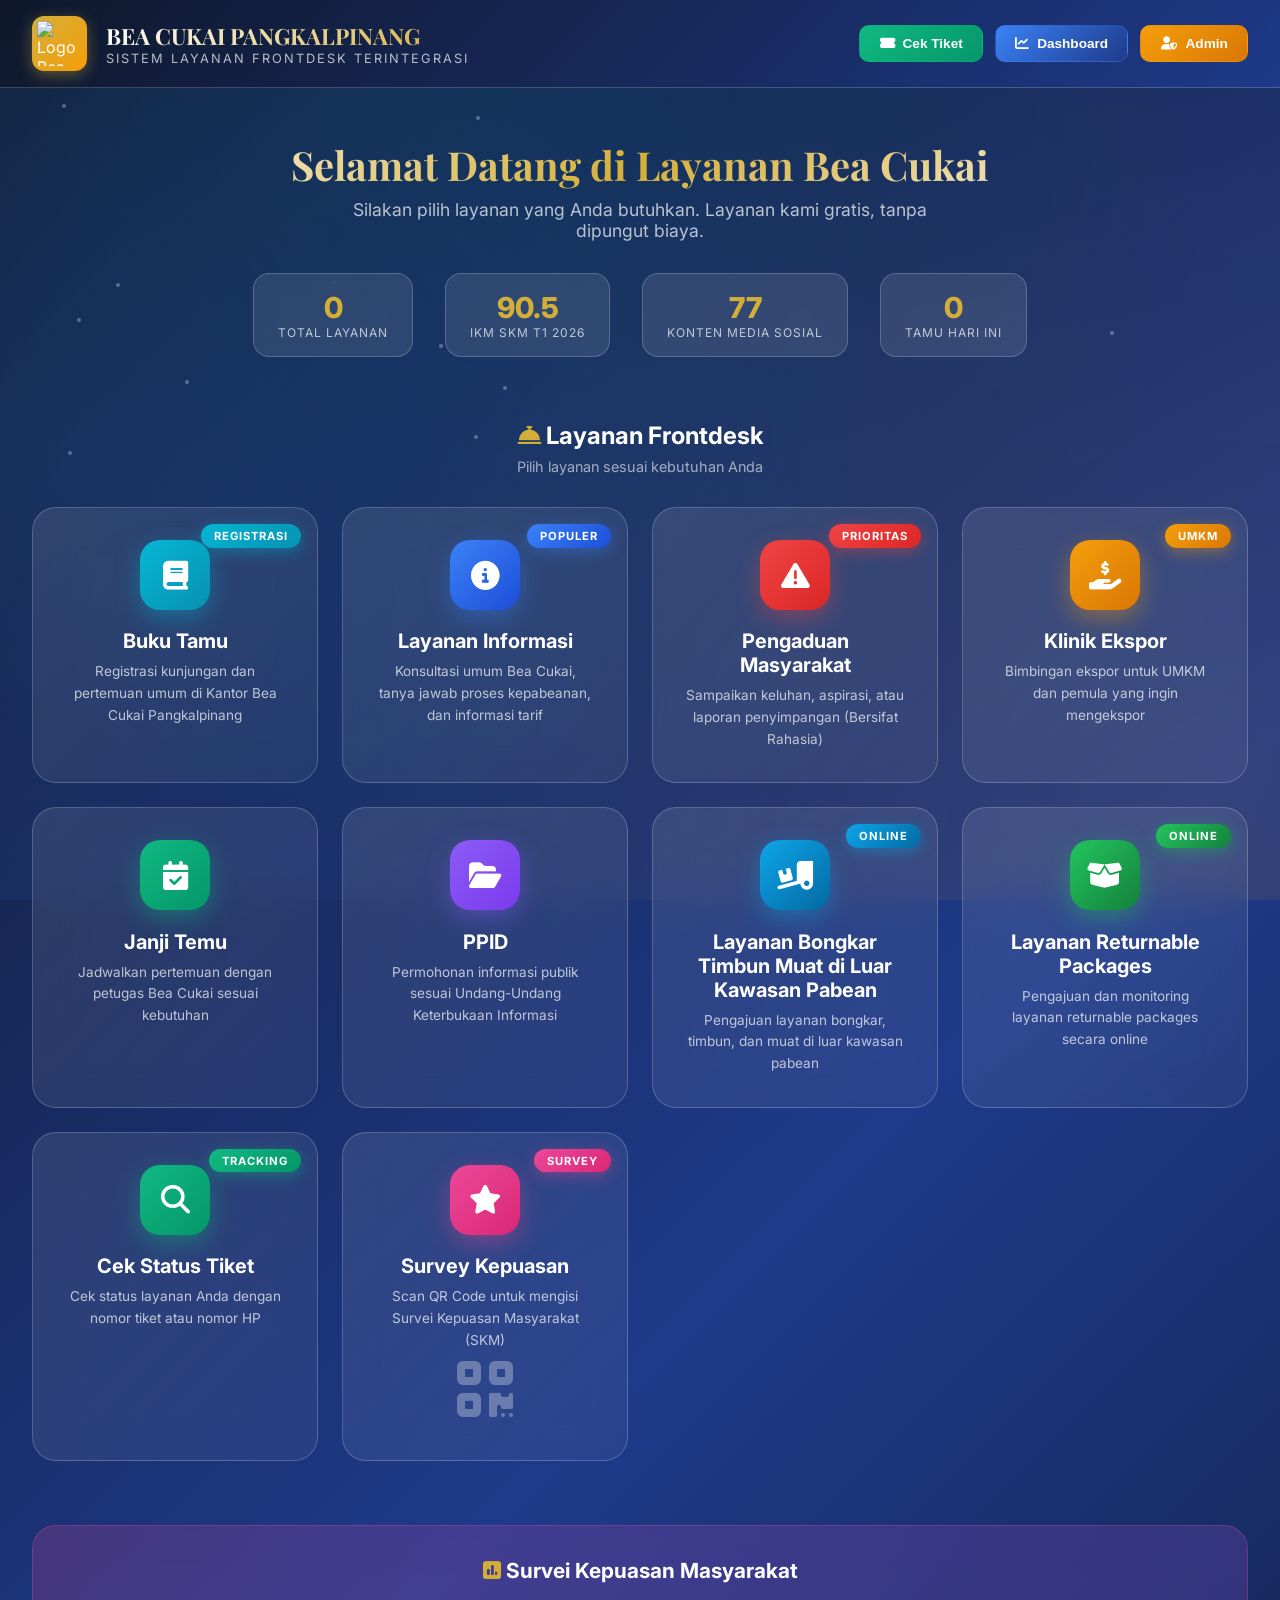
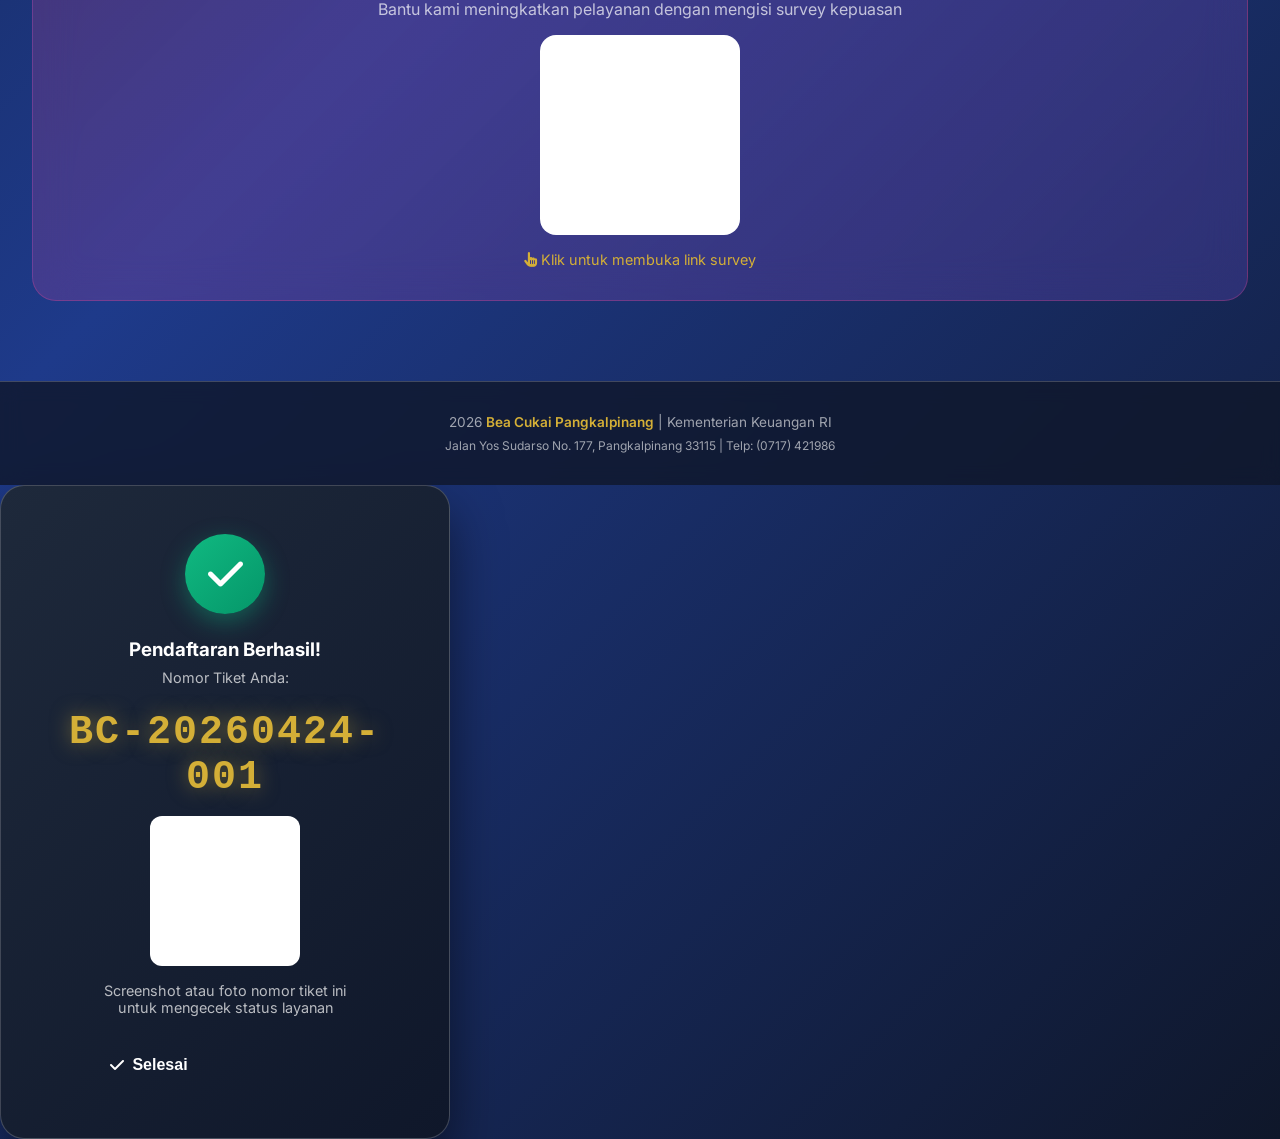
==== commit 0a968d12: "Add online service links to frontdesk" ====
--- a/frontdesk_new.html
+++ b/frontdesk_new.html
@@ -310,9 +310,11 @@
         .service-pengaduan { --service-color: #ef4444; --service-color-dark: #dc2626; --service-glow: rgba(239, 68, 68, 0.4); }
         .service-klinik { --service-color: #f59e0b; --service-color-dark: #d97706; --service-glow: rgba(245, 158, 11, 0.4); }
         .service-janji { --service-color: #10b981; --service-color-dark: #059669; --service-glow: rgba(16, 185, 129, 0.4); }
-        .service-ppid { --service-color: #8b5cf6; --service-color-dark: #7c3aed; --service-glow: rgba(139, 92, 246, 0.4); }
-        .service-skm { --service-color: #ec4899; --service-color-dark: #db2777; --service-glow: rgba(236, 72, 153, 0.4); }
-        .service-cek { --service-color: #10b981; --service-color-dark: #059669; --service-glow: rgba(16, 185, 129, 0.4); }
+        .service-ppid { --service-color: #8b5cf6; --service-color-dark: #7c3aed; --service-glow: rgba(139, 92, 246, 0.4); }
+        .service-skm { --service-color: #ec4899; --service-color-dark: #db2777; --service-glow: rgba(236, 72, 153, 0.4); }
+        .service-cek { --service-color: #10b981; --service-color-dark: #059669; --service-glow: rgba(16, 185, 129, 0.4); }
+        .service-seperadik { --service-color: #0ea5e9; --service-color-dark: #0369a1; --service-glow: rgba(14, 165, 233, 0.4); }
+        .service-repack { --service-color: #22c55e; --service-color-dark: #15803d; --service-glow: rgba(34, 197, 94, 0.4); }
         .skm-section {
             padding: 2rem;
             max-width: 1400px;
@@ -1155,14 +1157,26 @@
                     <h3>Janji Temu</h3>
                     <p>Jadwalkan pertemuan dengan petugas Bea Cukai sesuai kebutuhan</p>
                 </div>
-                <div class="service-card service-ppid" onclick="openModal('ppid')">
-                    <div class="service-icon"><i class="fas fa-folder-open"></i></div>
-                    <h3>PPID</h3>
-                    <p>Permohonan informasi publik sesuai Undang-Undang Keterbukaan Informasi</p>
-                </div>
-                <div class="service-card service-cek" onclick="openCekTiket()">
-                    <span class="service-badge">Tracking</span>
-                    <div class="service-icon"><i class="fas fa-search"></i></div>
+                <div class="service-card service-ppid" onclick="openModal('ppid')">
+                    <div class="service-icon"><i class="fas fa-folder-open"></i></div>
+                    <h3>PPID</h3>
+                    <p>Permohonan informasi publik sesuai Undang-Undang Keterbukaan Informasi</p>
+                </div>
+                <div class="service-card service-seperadik" onclick="window.open('https://seperadik-pangkalpinang.beacukai.go.id/auth', '_blank')">
+                    <span class="service-badge">Online</span>
+                    <div class="service-icon"><i class="fas fa-truck-loading"></i></div>
+                    <h3>Layanan Bongkar Timbun Muat di Luar Kawasan Pabean</h3>
+                    <p>Pengajuan layanan bongkar, timbun, dan muat di luar kawasan pabean</p>
+                </div>
+                <div class="service-card service-repack" onclick="window.open('https://repack-pangkalpinang.beacukai.go.id/', '_blank')">
+                    <span class="service-badge">Online</span>
+                    <div class="service-icon"><i class="fas fa-box-open"></i></div>
+                    <h3>Layanan Returnable Packages</h3>
+                    <p>Pengajuan dan monitoring layanan returnable packages secara online</p>
+                </div>
+                <div class="service-card service-cek" onclick="openCekTiket()">
+                    <span class="service-badge">Tracking</span>
+                    <div class="service-icon"><i class="fas fa-search"></i></div>
                     <h3>Cek Status Tiket</h3>
                     <p>Cek status layanan Anda dengan nomor tiket atau nomor HP</p>
                 </div>
@@ -2900,4 +2914,4 @@
         });
     </script>
 </body>
-</html>+</html>
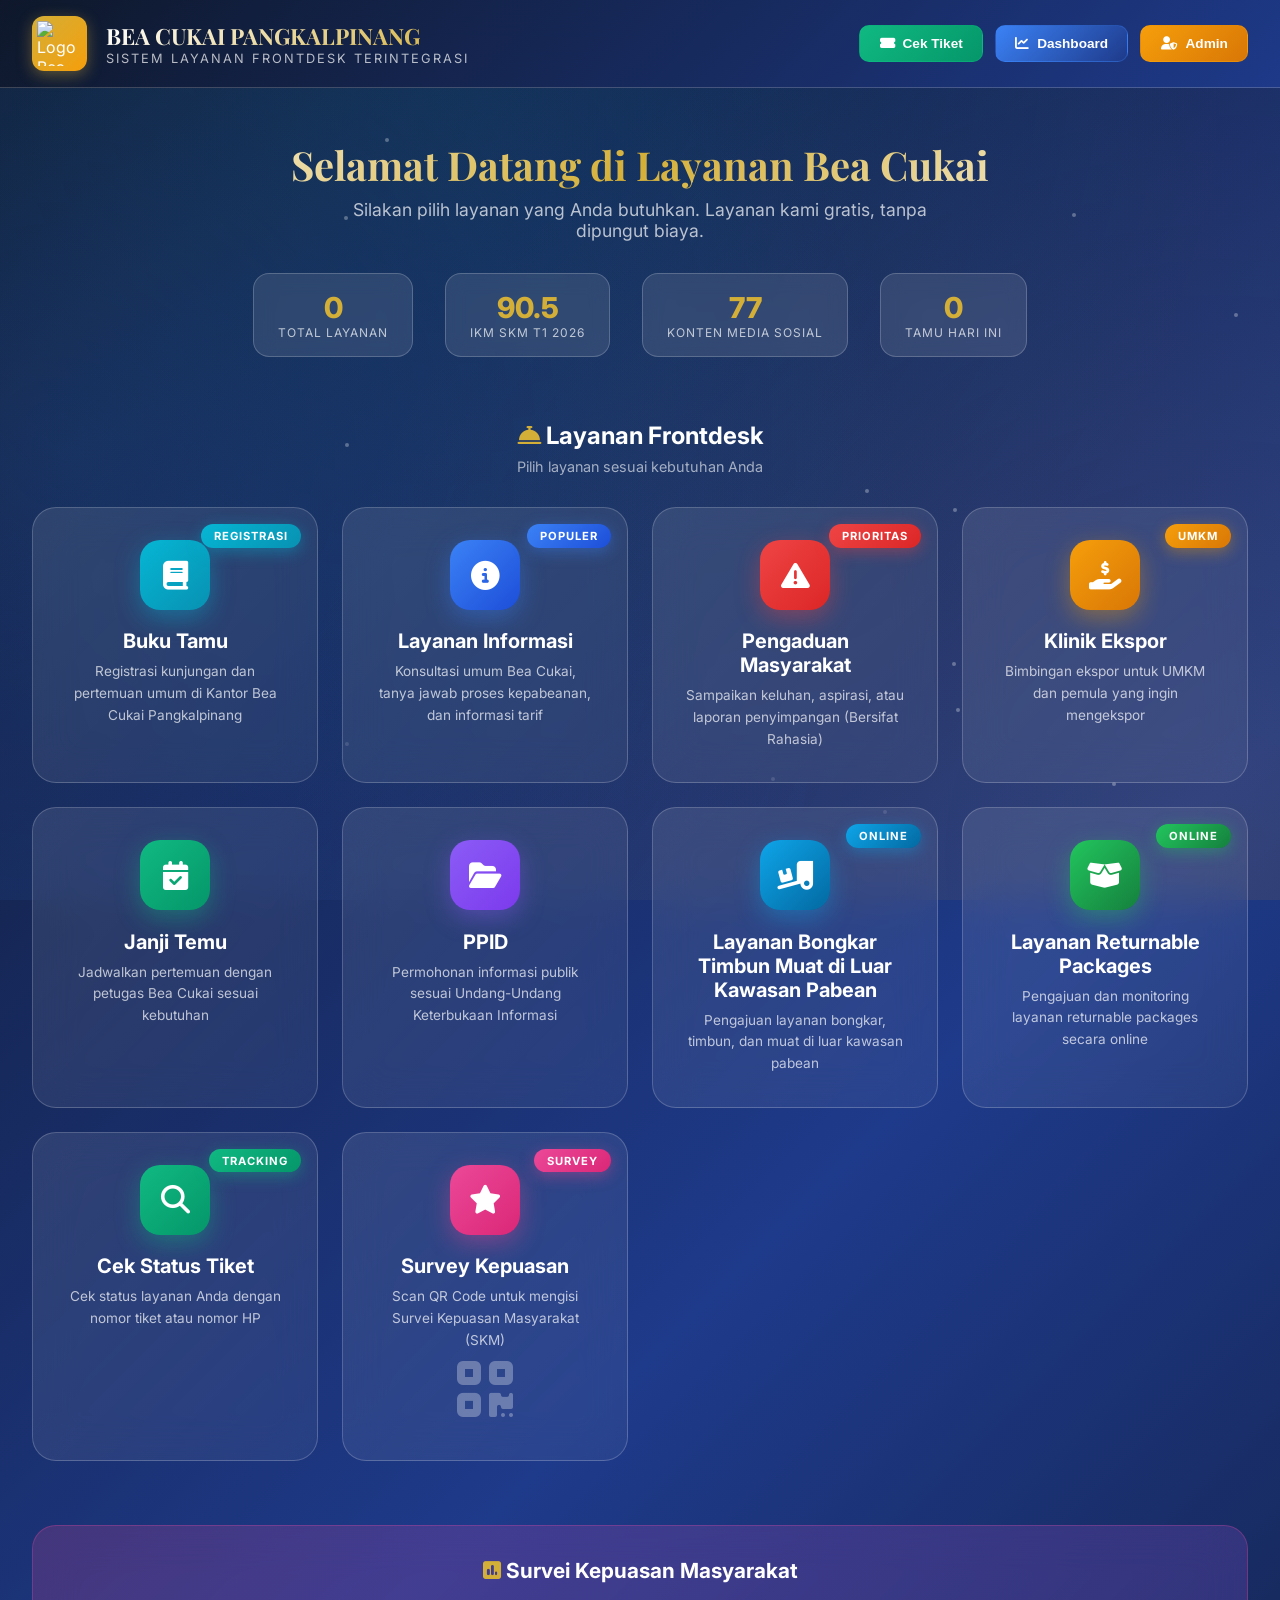
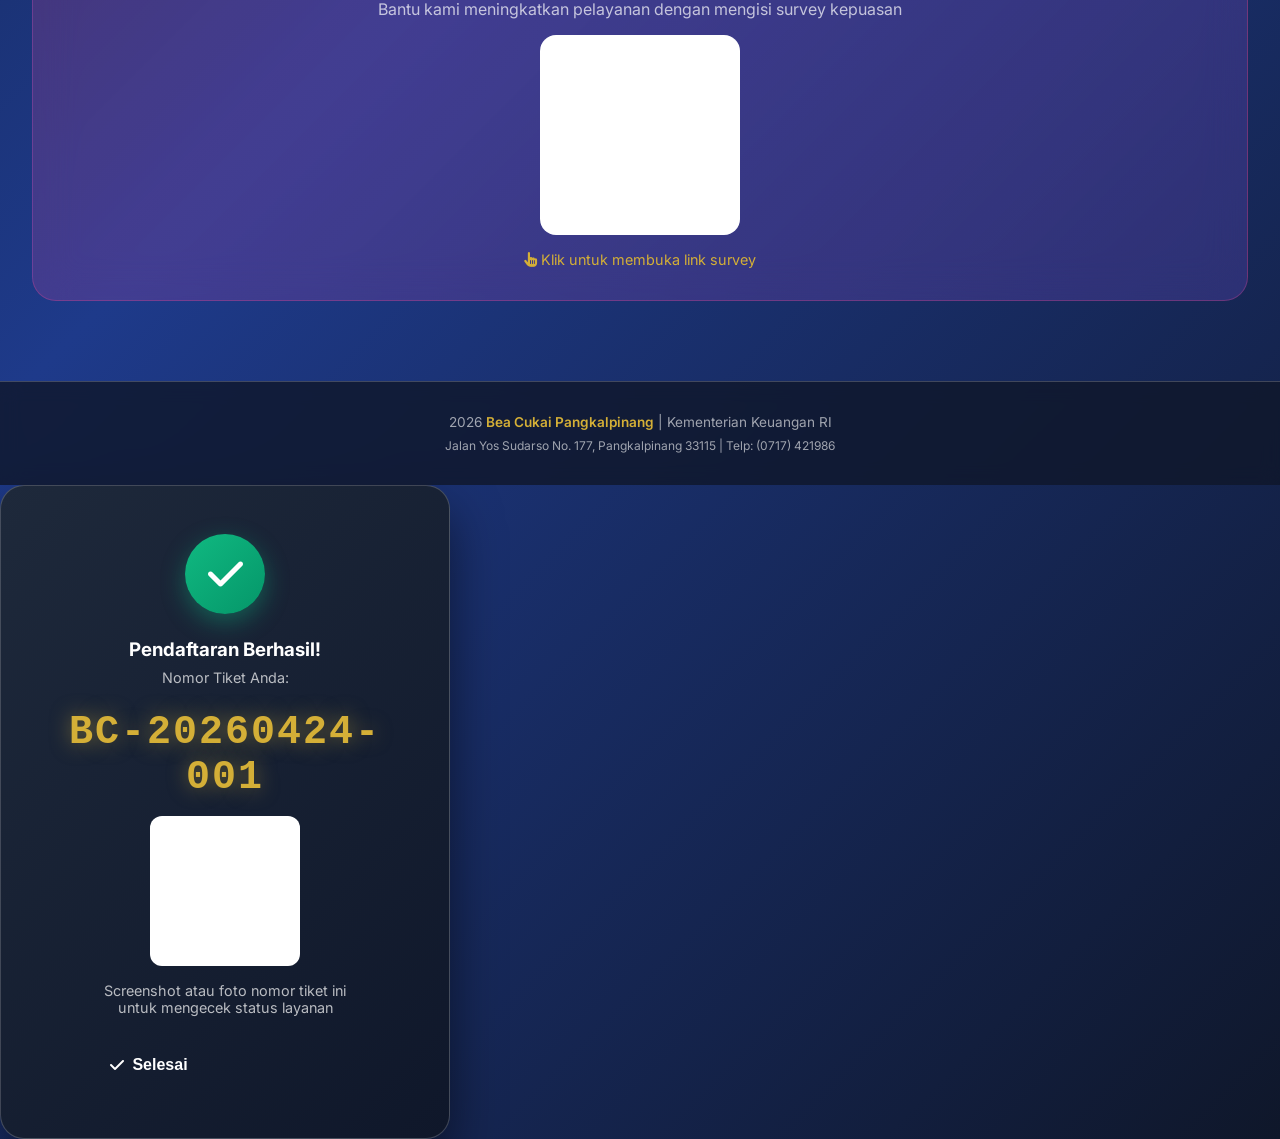
==== commit 7470b454: "Update FrontDesk service branding" ====
--- a/frontdesk_new.html
+++ b/frontdesk_new.html
@@ -3,7 +3,7 @@
 <head>
     <meta charset="UTF-8">
     <meta name="viewport" content="width=device-width, initial-scale=1.0">
-    <title>Frontdesk Premium - Bea Cukai Pangkalpinang</title>
+    <title>Layanan - Bea Cukai Pangkalpinang</title>
     <link href="https://fonts.googleapis.com/css2?family=Inter:wght@300;400;500;600;700;800;900&family=Playfair+Display:wght@700&display=swap" rel="stylesheet">
     <link rel="stylesheet" href="https://cdnjs.cloudflare.com/ajax/libs/font-awesome/6.5.1/css/all.min.css">
     <script src="https://cdn.jsdelivr.net/npm/chart.js"></script>
@@ -1073,7 +1073,7 @@
         <div class="loading-bar">
             <div class="loading-bar-inner"></div>
         </div>
-        <div class="loading-text">Memuat Aplikasi Frontdesk Premium...</div>
+        <div class="loading-text">Memuat Layanan - Bea Cukai Pangkalpinang...</div>
     </div>
     <div class="bg-animation"></div>
     <div class="particles" id="particles"></div>
